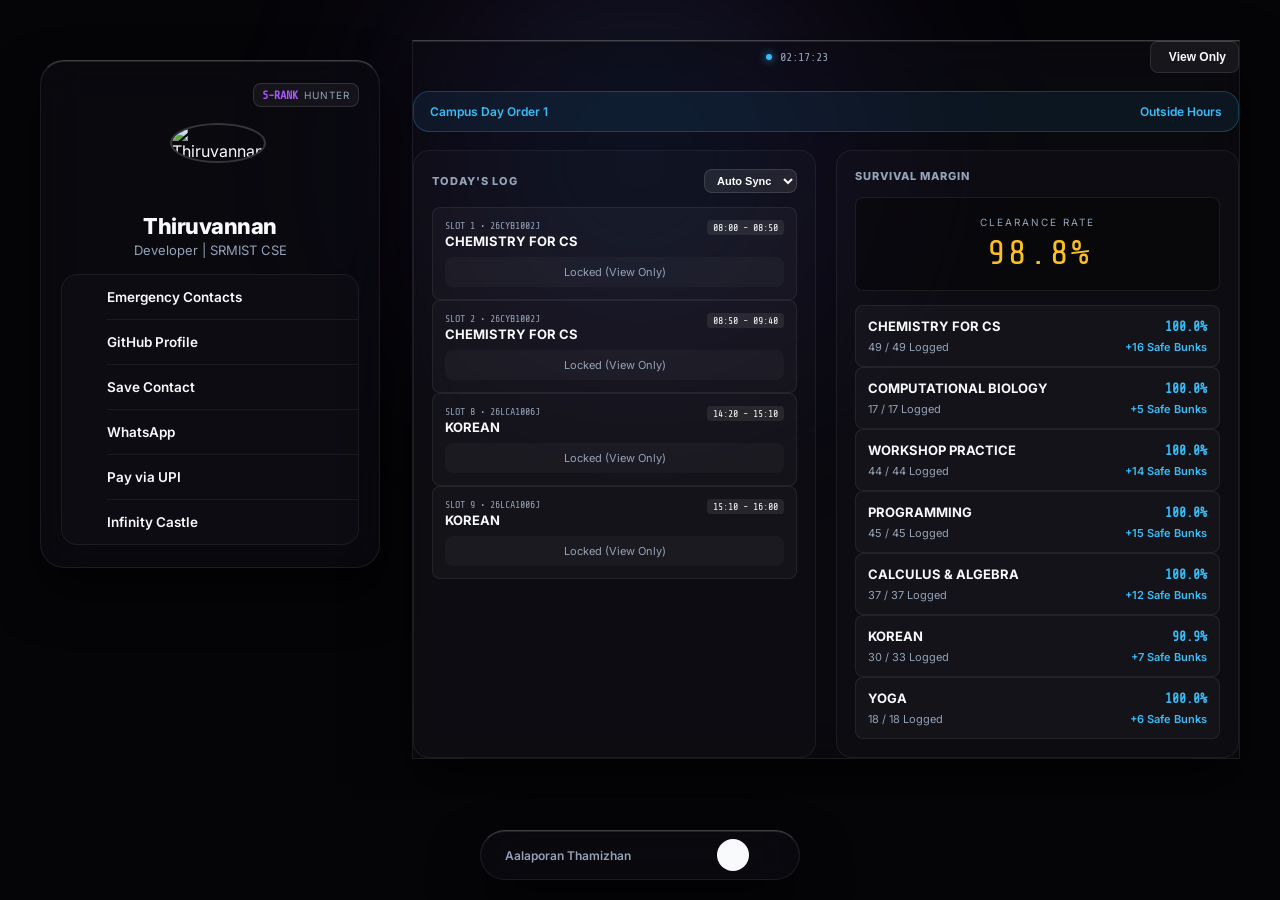
==== index.html @ 248c10cf "Update index.html" ====
<!DOCTYPE html>
<html lang="en">
<head>
  <meta charset="UTF-8">
  <meta name="viewport" content="width=device-width, initial-scale=1.0">
  <title>Thiruvannan | SRM Hub</title>
  
  <!-- Firebase & Lucide Icons -->
  <script src="https://www.gstatic.com/firebasejs/9.23.0/firebase-app-compat.js"></script>
  <script src="https://www.gstatic.com/firebasejs/9.23.0/firebase-database-compat.js"></script>
  <script src="https://unpkg.com/lucide@latest"></script>
  
  <!-- Fonts -->
  <link rel="preconnect" href="https://fonts.googleapis.com">
  <link rel="preconnect" href="https://fonts.gstatic.com" crossorigin>
  <link href="https://fonts.googleapis.com/css2?family=Inter:wght@400;600;800&family=Share+Tech+Mono&display=swap" rel="stylesheet">
  
  <!-- CACHE BUSTER v7.0: Forces immediate layout update -->
  <link rel="stylesheet" href="style.css?v=7.0">
</head>
<body>

  <!-- AMBIENT OPTICAL LIGHT SOURCE -->
  <div id="ambient-glow-bloom"></div>

  <!-- LAYER 1: AMBIENT CINEMATIC ENVIRONMENT -->
  <div id="cinematic-layer">
    <!-- Removed native 'loop' so the custom JS engine handles the seamless wrap -->
    <video id="castle-video-desktop" class="castle-bg" muted playsinline disablePictureInPicture></video>
    <video id="castle-video-mobile" class="castle-bg" muted playsinline disablePictureInPicture></video>
    <div class="vignette-overlay"></div>
  </div>

  <!-- INFINITY CASTLE HUD BANNER -->
  <div id="domain-hud-banner">
    <span class="domain-kanji">無限城</span>
    <span class="domain-label">Domain Expansion • Infinity Castle</span>
  </div>

  <!-- LAYER 2: HARDWARE-ISOLATED FULLSCREEN VISION -->
  <div id="vision-container">
    <video id="vision-video" playsinline preload="none" disablePictureInPicture></video>
  </div>

  <!-- AUDIO ENGINE TRIGGERS -->
  <audio id="biwa-sfx" src="Assets/biwa.mp3" preload="auto"></audio>
  <audio id="cash-sfx" src="Assets/cash_tick.mp3" preload="auto"></audio>
  <audio id="bg-audio" preload="none"></audio>

  <div id="app-wrapper">
    
    <!-- MAIN: DEVELOPER IDENTITY -->
    <main id="identity-core" class="obsidian-glass">
      
      <header class="tactical-header">
        <div class="hunter-status" data-trigger="license-modal">
          <span class="rank-indicator">E-RANK</span>
          <span class="rank-label">HUNTER</span>
        </div>
      </header>

      <div class="profile-block">
        <div class="avatar-wrap">
          <img class="avatar" src="https://github.com/Thiruvannan.png" alt="Thiruvannan">
        </div>
        <h1 class="dev-name">Thiruvannan</h1>
        <p class="dev-title">Developer | SRMIST CSE</p>
      </div>
      
      <nav class="tactical-menu">
        <a class="menu-row text-alert" href="tel:105786">
          <i data-lucide="shield-alert"></i>
          <span>Emergency Contacts</span>
        </a>
        <div class="divider"></div>
        <a class="menu-row text-neutral" href="https://github.com/Thiruvannan" target="_blank">
          <i data-lucide="github"></i>
          <span>GitHub Profile</span>
        </a>
        <div class="divider"></div>
        <a class="menu-row text-cyan" href="contact.vcf">
          <i data-lucide="user-plus"></i>
          <span>Save Contact</span>
        </a>
        <div class="divider"></div>
        <a class="menu-row text-cyan" href="https://wa.me/919080792117?text=Hey!" target="_blank">
          <i data-lucide="message-circle"></i>
          <span>WhatsApp</span>
        </a>
        <div class="divider"></div>
        <a class="menu-row text-purple" href="upi://pay?pa=9080792117@okaxis&pn=Thiruvannan&cu=INR">
          <i data-lucide="wallet"></i>
          <span>Pay via UPI</span>
        </a>
        <div class="divider"></div>
        <div class="menu-row text-amber" data-trigger="domain-expansion">
          <i data-lucide="castle"></i>
          <span>Infinity Castle</span>
        </div>
      </nav>

      <button class="btn-primary" data-trigger="open-telemetry">
        <i data-lucide="cpu"></i> Initialize Survival Matrix
      </button>
    </main>

    <!-- ASIDE: TELEMETRY DRAWER -->
    <aside id="telemetry-drawer" class="obsidian-glass off-canvas">
      <div class="drawer-header">
        <button class="btn-icon" data-trigger="close-telemetry"><i data-lucide="chevron-down"></i></button>
        <div class="sync-status">
          <span class="sync-dot"></span>
          <span class="live-clock" id="liveClock">00:00:00</span>
        </div>
        <button class="btn-tactical lock-toggle" id="lockToggleBtn">
          <i data-lucide="lock"></i> <span>View Only</span>
        </button>
        <button class="btn-tactical undo-btn hidden" id="undoBtn">
          <i data-lucide="rotate-ccw"></i>
        </button>
      </div>

      <div class="live-slot-banner" id="liveSlotBanner">
        <span id="slotStatusText">Syncing Schedule...</span>
        <span id="slotTimeRemaining"></span>
      </div>

      <div class="telemetry-grid">
        <section class="telemetry-panel">
          <div class="panel-title">
            <span>Today's Log</span>
            <select id="daySelector" class="tactical-select">
              <option value="auto">Auto Sync</option>
              <option value="1">Day 1</option>
              <option value="2">Day 2</option>
              <option value="3">Day 3</option>
              <option value="4">Day 4</option>
              <option value="5">Day 5</option>
            </select>
          </div>
          <div id="schedule-container" class="scroll-zone"></div>
        </section>

        <section class="telemetry-panel">
          <div class="panel-title"><span>Survival Margin</span></div>
          <div class="squid-hud" id="globalSquidBoard">
            <div class="hud-label">CLEARANCE RATE</div>
            <div class="hud-digits" id="squid-digits">
              <span>0</span><span>0</span><span class="dot">.</span><span>0</span><span class="percent">%</span>
            </div>
          </div>
          <div id="matrix-container" class="scroll-zone"></div>
        </section>
      </div>
    </aside>

  </div>

  <!-- LAYER 3: DOCKED ACOUSTIC CONSOLE -->
  <div id="acoustic-dock" class="obsidian-glass">
    <div class="track-info">
      <div class="music-wave">
        <span class="bar"></span><span class="bar"></span><span class="bar"></span>
      </div>
      <div class="track-marquee">
        <span id="track-name">Deck offline</span>
      </div>
    </div>
    <div class="audio-controls">
      <button class="btn-icon" data-trigger="audio-prev"><i data-lucide="skip-back"></i></button>
      <button class="btn-icon play-btn" data-trigger="audio-toggle"><i data-lucide="play"></i></button>
      <button class="btn-icon" data-trigger="audio-next"><i data-lucide="skip-forward"></i></button>
    </div>
  </div>

  <!-- MODALS -->
  <div id="hunter-modal" class="modal-backdrop hidden">
    <div class="modal-card obsidian-glass">
      <h2 id="hunter-rank-title">E-RANK CLEARANCE</h2>
      <div class="modal-stats">
        <div class="stat-row"><span>Mana Processed</span> <span id="hunter-mana">0</span></div>
        <div class="stat-row"><span>Survival Rate</span> <span id="hunter-rate">0%</span></div>
        <div class="stat-row"><span>Quest Buffer</span> <span id="hunter-buffer">0 Bunks Left</span></div>
      </div>
      <button class="btn-primary" data-trigger="close-license">Dismiss</button>
    </div>
  </div>

  <!-- Haptic Hold Indicator -->
  <div id="hold-reticle"></div>

  <script type="module" src="js/main.js"></script>
</body>
</html>
---- style.css ----
/* ==========================================================================
   OPTICAL OBSIDIAN ARCHITECTURE (APPLE / VERCEL SPEC)
   ========================================================================== */

:root {
  --bg-core: #050508;
  --text-primary: #f8fafc;
  --text-muted: #94a3b8;
  --accent-cyan: #38bdf8;
  --accent-amber: #fbbf24;
  --accent-red: #ef4444;
  --accent-purple: #a855f7;

  --radius-sm: 8px;
  --radius-md: 16px;
  --radius-lg: 24px;
  --transition-fast: 0.2s cubic-bezier(0.16, 1, 0.3, 1);
  --transition-drawer: 0.4s cubic-bezier(0.16, 1, 0.3, 1);
}

* {
  box-sizing: border-box;
  margin: 0;
  padding: 0;
  -webkit-tap-highlight-color: transparent;
}

/* 1. ANTI-COLLISION ENGINE (Mobile First) */
html, body {
  min-height: 100vh;
  min-height: -webkit-fill-available;
  background-color: var(--bg-core);
  color: var(--text-primary);
  font-family: 'Inter', -apple-system, sans-serif;
  -webkit-font-smoothing: antialiased;
  overflow-x: hidden;
}

body {
  display: flex;
  justify-content: center;
  align-items: flex-start;
  padding: 72px 16px 120px 16px;
  position: relative;
  transition: background-color 0.8s ease;
}

button, .menu-row, .btn-icon { user-select: none; }

::-webkit-scrollbar { width: 5px; }
::-webkit-scrollbar-track { background: transparent; }
::-webkit-scrollbar-thumb { background: rgba(255,255,255,0.12); border-radius: 10px; }

/* ==========================================================================
   LAYOUT STRUCTURE (DESKTOP GRID)
   ========================================================================== */
#app-wrapper {
  width: 100%;
  max-width: 420px;
  position: relative;
  z-index: 10;
}

@media (min-width: 1024px) {
  body {
    align-items: center;
    padding: 40px 24px;
  }
  #app-wrapper {
    max-width: 1200px;
    display: grid;
    grid-template-columns: 340px 1fr;
    gap: 32px;
    align-items: start;
  }
  #identity-core { position: sticky; top: 20px; }
  .telemetry-grid { display: grid; grid-template-columns: 1fr 1fr; gap: 20px; }
  .scroll-zone { max-height: 60vh; overflow-y: auto; }
}

/* ==========================================================================
   ANTI-GHOSTING ENGINE (Hides base card when drawer opens)
   ========================================================================== */
body.drawer-open #identity-core {
  opacity: 0 !important;
  pointer-events: none !important;
  transform: scale(0.96) !important;
  transition: opacity 0.3s ease, transform 0.3s ease !important;
}

/* ==========================================================================
   DEFAULT MODE: REFLECT.APP OPTICAL AURA
   ========================================================================== */
#ambient-glow-bloom {
  position: fixed;
  top: -100px;
  left: 50%;
  transform: translateX(-50%);
  width: 720px;
  height: 520px;
  background: radial-gradient(circle, rgba(56, 189, 248, 0.18) 0%, rgba(168, 85, 247, 0.1) 40%, transparent 70%);
  filter: blur(80px);
  pointer-events: none;
  z-index: 1;
  transition: all 1s cubic-bezier(0.16, 1, 0.3, 1);
}

.obsidian-glass {
  background: rgba(12, 12, 18, 0.6); 
  backdrop-filter: blur(24px) saturate(190%);
  -webkit-backdrop-filter: blur(24px) saturate(190%);
  border: 1px solid rgba(255, 255, 255, 0.08);
  border-top: 1px solid rgba(255, 255, 255, 0.22); 
  box-shadow: 0 24px 50px rgba(0, 0, 0, 0.65), inset 0 1px 0 rgba(255, 255, 255, 0.1);
  transition: border-color 0.4s ease, background 0.4s ease, box-shadow 0.4s ease, opacity 0.3s, transform 0.3s;
}

/* ==========================================================================
   INFINITY CASTLE: TRUE TRANSLUCENT OPTICAL SPEC
   ========================================================================== */
body.infinity-castle #ambient-glow-bloom {
  display: none !important;
}

body.infinity-castle .obsidian-glass {
  background: linear-gradient(
    180deg, 
    rgba(255, 255, 255, 0.04) 0%, 
    rgba(14, 10, 8, 0.35) 25%, 
    rgba(6, 4, 3, 0.6) 100%
  ) !important;
  backdrop-filter: blur(4px) saturate(160%) !important;
  -webkit-backdrop-filter: blur(4px) saturate(160%) !important;
  border: 1px solid rgba(245, 158, 11, 0.22) !important;
  border-top: 1px solid rgba(255, 255, 255, 0.35) !important; 
  box-shadow: 
    0 24px 60px rgba(0, 0, 0, 0.85),
    inset 0 1px 0 0 rgba(255, 255, 255, 0.25),   
    inset 0 -1px 0 0 rgba(0, 0, 0, 0.6),         
    0 0 25px rgba(245, 158, 11, 0.08) !important;
}

body.infinity-castle .tactical-menu,
body.infinity-castle .telemetry-panel {
  background: rgba(0, 0, 0, 0.35) !important;
  border: 1px solid rgba(255, 255, 255, 0.06) !important;
}

body.infinity-castle .menu-row { color: #f1f5f9 !important; }
body.infinity-castle .menu-row:hover,
body.infinity-castle .menu-row:active {
  background: rgba(245, 158, 11, 0.08) !important;
}

body.infinity-castle #schedule-container > div,
body.infinity-castle #matrix-container > div {
  background: rgba(0, 0, 0, 0.3) !important;
  border: 1px solid rgba(255, 255, 255, 0.06) !important;
  backdrop-filter: none !important;
}

body.infinity-castle .dev-name,
body.infinity-castle .dev-title,
body.infinity-castle .menu-row span,
body.infinity-castle .panel-title,
body.infinity-castle .rank-label,
body.infinity-castle .rank-indicator,
body.infinity-castle #schedule-container div,
body.infinity-castle #matrix-container span {
  text-shadow: 0 2px 8px rgba(0, 0, 0, 1), 0 0 4px rgba(0, 0, 0, 1) !important;
}

body.infinity-castle svg {
  filter: drop-shadow(0px 2px 4px rgba(0,0,0,1));
}

/* Smoked Gold Domain Button */
body.infinity-castle .btn-primary {
  background: linear-gradient(180deg, rgba(245, 158, 11, 0.22) 0%, rgba(245, 158, 11, 0.08) 100%) !important;
  color: #fef3c7 !important;
  border: 1px solid rgba(245, 158, 11, 0.5) !important;
  border-top: 1px solid rgba(255, 225, 160, 0.7) !important; 
  font-weight: 700;
  letter-spacing: 0.5px;
  text-shadow: 0 1px 2px rgba(0, 0, 0, 0.8) !important;
  box-shadow: 
    0 8px 20px rgba(0, 0, 0, 0.6),
    0 0 20px rgba(245, 158, 11, 0.18),
    inset 0 1px 0 rgba(255, 255, 255, 0.3) !important;
}
body.infinity-castle .btn-primary i,
body.infinity-castle .btn-primary svg {
  color: #fbbf24 !important;
  filter: drop-shadow(0 0 6px rgba(245, 158, 11, 0.6));
}

body.infinity-castle .live-slot-banner {
  background: rgba(245, 158, 11, 0.15) !important;
  border: 1px solid rgba(245, 158, 11, 0.3) !important;
  color: #ffffff !important;
}
body.infinity-castle [data-status="attended"],
body.infinity-castle div[style*="var(--accent-cyan)"] {
  background: rgba(56, 189, 248, 0.22) !important;
  color: #bae6fd !important;
  border: 1px solid rgba(56, 189, 248, 0.4) !important;
}
body.infinity-castle [data-status="missed"],
body.infinity-castle div[style*="var(--accent-red)"] {
  background: rgba(239, 68, 68, 0.25) !important;
  color: #fca5a5 !important;
  border: 1px solid rgba(239, 68, 68, 0.45) !important;
}

/* ==========================================================================
   DEVELOPER IDENTITY CARD
   ========================================================================= */
#identity-core {
  border-radius: var(--radius-lg);
  padding: 22px 20px;
  display: flex;
  flex-direction: column;
  gap: 16px;
}
.tactical-header { display: flex; justify-content: flex-end; }
.hunter-status {
  display: inline-flex;
  align-items: center;
  gap: 6px;
  padding: 4px 8px;
  background: rgba(255, 255, 255, 0.05);
  border: 1px solid rgba(255, 255, 255, 0.12);
  border-radius: var(--radius-sm);
  cursor: pointer;
}
.rank-indicator { font-family: 'Share Tech Mono', monospace; font-weight: 800; font-size: 12px; }
.rank-label { font-size: 10px; color: var(--text-muted); letter-spacing: 1px; }

.profile-block { text-align: center; }
.avatar-wrap { margin: 0 auto 10px; width: 80px; height: 80px; }
.avatar { width: 100%; height: 100%; border-radius: 50%; border: 2px solid rgba(255,255,255,0.18); object-fit: cover; }
.dev-name { font-size: 22px; font-weight: 800; letter-spacing: -0.5px; }
.dev-title { font-size: 13px; color: var(--text-muted); margin-top: 3px; }

.tactical-menu {
  background: rgba(255, 255, 255, 0.02);
  border: 1px solid rgba(255, 255, 255, 0.06);
  border-radius: var(--radius-md);
  overflow: hidden;
}
.menu-row {
  display: flex;
  align-items: center;
  gap: 12px;
  padding: 13px 15px;
  text-decoration: none;
  font-weight: 600;
  font-size: 13.5px;
  color: var(--text-primary);
  cursor: pointer;
  transition: background var(--transition-fast);
}
.menu-row:active { background: rgba(255, 255, 255, 0.08); }
.menu-row i, .menu-row svg { width: 18px; height: 18px; flex-shrink: 0; }
.text-alert i { color: var(--accent-red); }
.text-cyan i { color: var(--accent-cyan); }
.text-purple i { color: var(--accent-purple); }
.text-amber i { color: var(--accent-amber); }
.text-neutral i { color: var(--text-muted); }
.divider { height: 1px; background: rgba(255, 255, 255, 0.06); margin-left: 45px; }

.btn-primary {
  background: var(--text-primary);
  color: var(--bg-core);
  border: none;
  width: 100%;
  padding: 14px;
  border-radius: var(--radius-md);
  font-weight: 700;
  font-size: 13.5px;
  display: flex;
  align-items: center;
  justify-content: center;
  gap: 8px;
  cursor: pointer;
  transition: transform var(--transition-fast);
}
.btn-primary:active { transform: scale(0.97); }

@media (min-width: 1024px) {
  [data-trigger="open-telemetry"] { display: none; }
}

/* ==========================================================================
   TELEMETRY DRAWER (MOBILE SHEET)
   ========================================================================== */
#telemetry-drawer {
  display: flex;
  flex-direction: column;
  gap: 18px;
}

@media (max-width: 1023px) {
  #telemetry-drawer {
    position: fixed;
    top: 50px;
    bottom: 0;
    left: 0;
    right: 0;
    z-index: 100;
    border-radius: var(--radius-lg) var(--radius-lg) 0 0;
    padding: 18px 16px 120px 16px;
    transform: translateY(100%);
    transition: transform var(--transition-drawer), visibility var(--transition-drawer), background 0.3s;
    visibility: hidden;
    overflow-y: auto;
    -webkit-overflow-scrolling: touch;
    overscroll-behavior-y: contain;
  }
  
  #telemetry-drawer.active {
    transform: translateY(0);
    visibility: visible;
    background: rgba(8, 8, 12, 0.95) !important;
    padding-bottom: 140px;
  }
  
  .telemetry-grid { display: flex; flex-direction: column; gap: 16px; }
  .scroll-zone { display: flex; flex-direction: column; gap: 10px; }
}

.drawer-header { display: flex; align-items: center; justify-content: space-between; gap: 10px; }
.btn-tactical {
  background: rgba(255, 255, 255, 0.06);
  border: 1px solid rgba(255, 255, 255, 0.1);
  color: var(--text-primary);
  padding: 8px 12px;
  border-radius: var(--radius-sm);
  font-size: 12px;
  font-weight: 600;
  display: flex;
  align-items: center;
  gap: 6px;
  cursor: pointer;
}
.btn-tactical.unlocked { background: rgba(251, 191, 36, 0.18); color: var(--accent-amber); border-color: rgba(251, 191, 36, 0.4); }
.hidden { display: none !important; }

@media (min-width: 1024px) {
  [data-trigger="close-telemetry"] { display: none; }
}

.sync-status { display: flex; align-items: center; gap: 8px; font-family: 'Share Tech Mono', monospace; font-size: 12px; color: var(--text-muted); }
.sync-dot { width: 6px; height: 6px; border-radius: 50%; background: var(--accent-cyan); box-shadow: 0 0 8px var(--accent-cyan); }
.live-slot-banner {
  background: rgba(56, 189, 248, 0.08);
  border: 1px solid rgba(56, 189, 248, 0.25);
  border-radius: var(--radius-md);
  padding: 12px 16px;
  font-size: 12px;
  font-weight: 600;
  color: var(--accent-cyan);
  display: flex;
  justify-content: space-between;
}

.telemetry-panel {
  background: rgba(255, 255, 255, 0.02);
  border: 1px solid rgba(255, 255, 255, 0.06);
  border-radius: var(--radius-md);
  padding: 18px;
}
.panel-title { display: flex; justify-content: space-between; align-items: center; font-size: 11px; color: var(--text-muted); text-transform: uppercase; letter-spacing: 1px; font-weight: 800; margin-bottom: 14px; }
.tactical-select {
  background: rgba(255, 255, 255, 0.08);
  border: 1px solid rgba(255, 255, 255, 0.12);
  color: #fff;
  border-radius: var(--radius-sm);
  padding: 4px 8px;
  font-size: 11px;
  font-weight: 600;
  outline: none;
}
.tactical-select option { background: #121218; color: #fff; }

.squid-hud {
  background: rgba(0, 0, 0, 0.35);
  border: 1px solid rgba(255, 255, 255, 0.08);
  border-radius: var(--radius-sm);
  padding: 18px;
  text-align: center;
  margin-bottom: 14px;
}
.hud-label { font-size: 10px; color: var(--text-muted); letter-spacing: 2px; margin-bottom: 6px; }
.hud-digits {
  font-family: 'Share Tech Mono', monospace;
  font-size: 34px;
  color: var(--accent-amber);
  display: flex;
  justify-content: center;
  gap: 3px;
}

/* ==========================================================================
   DOCKED ACOUSTIC CONSOLE
   ========================================================================== */
#acoustic-dock {
  position: fixed;
  bottom: 20px;
  left: 50%;
  transform: translateX(-50%);
  width: calc(100% - 32px);
  max-width: 320px;
  border-radius: 40px;
  padding: 8px 14px;
  display: flex;
  align-items: center;
  justify-content: space-between;
  z-index: 200;
}
.track-info { display: flex; align-items: center; gap: 10px; overflow: hidden; }
.track-marquee { font-size: 12px; font-weight: 600; white-space: nowrap; color: var(--text-muted); }
.audio-controls { display: flex; align-items: center; gap: 4px; }
.btn-icon { background: transparent; border: none; color: var(--text-primary); width: 32px; height: 32px; border-radius: 50%; display: flex; align-items: center; justify-content: center; cursor: pointer; }
.play-btn { background: var(--text-primary); color: var(--bg-core); }
.play-btn i { width: 15px; height: 15px; }

/* ==========================================================================
   A/B SEAMLESS VIDEO BUFFERS & PING-PONG ENGINE
   ========================================================================== */
#cinematic-layer { 
  position: fixed; 
  inset: 0; 
  z-index: 0; 
  pointer-events: none; 
  opacity: 0; 
  transition: opacity 1s cubic-bezier(0.16, 1, 0.3, 1); 
}
#cinematic-layer.active { opacity: 1; }

.castle-bg {
  position: absolute;
  inset: 0;
  width: 100vw;
  height: 100vh;
  object-fit: cover;
  object-position: center 75%; 
  transform: scale(1.04);
  opacity: 0;
  transition: opacity 0.35s ease-in-out;
  pointer-events: none;
}
.castle-bg.visible {
  opacity: 1;
}

.vignette-overlay {
  position: absolute;
  inset: 0;
  background: radial-gradient(circle at center, transparent 40%, rgba(5, 3, 2, 0.6) 100%),
              linear-gradient(to bottom, rgba(5, 3, 2, 0.4) 0%, transparent 30%, transparent 70%, #050302 100%);
  pointer-events: none;
}

#domain-hud-banner {
  position: fixed;
  top: 14px;
  left: 50%;
  transform: translate(-50%, -40px);
  z-index: 250;
  display: flex;
  align-items: center;
  gap: 8px;
  padding: 4px 14px;
  background: rgba(10, 10, 14, 0.92);
  border: 1px solid rgba(245, 158, 11, 0.45);
  border-radius: 9999px;
  backdrop-filter: blur(16px);
  -webkit-backdrop-filter: blur(16px);
  box-shadow: 0 8px 24px rgba(0, 0, 0, 0.8), 0 0 10px rgba(245, 158, 11, 0.2);
  white-space: nowrap; 
  opacity: 0;
  pointer-events: none;
  transition: all 0.4s cubic-bezier(0.16, 1, 0.3, 1);
}
#domain-hud-banner.active { opacity: 1; transform: translate(-50%, 0); }
.domain-kanji { font-family: serif; color: #f59e0b; font-weight: 700; font-size: 13px; letter-spacing: 1.5px; text-shadow: 0 0 8px rgba(245, 158, 11, 0.6); flex-shrink: 0; }
.domain-label { font-family: 'Share Tech Mono', monospace; font-size: 10px; letter-spacing: 1.5px; color: #fef3c7; text-transform: uppercase; }

/* ==========================================================================
   MODALS
   ========================================================================== */
#hold-reticle { position: fixed; width: 50px; height: 50px; border-radius: 50%; border: 2px dashed rgba(255, 255, 255, 0.4); pointer-events: none; z-index: 9990; opacity: 0; transform: translate(-50%, -50%) scale(0.6); transition: opacity 0.2s ease, transform 1s cubic-bezier(0.16, 1, 0.3, 1); }
#hold-reticle.holding { opacity: 1; border-color: var(--accent-cyan); transform: translate(-50%, -50%) scale(1.2) rotate(180deg); }
#vision-container { position: fixed; inset: 0; z-index: 10000; background: #000; display: flex; align-items: center; justify-content: center; opacity: 0; pointer-events: none; transition: opacity 0.4s ease; }
#vision-container.active { opacity: 1; pointer-events: all; }
#vision-video { width: 100vw; height: 100vh; object-fit: cover; }
.modal-backdrop { position: fixed; inset: 0; background: rgba(0,0,0,0.85); backdrop-filter: blur(12px); -webkit-backdrop-filter: blur(12px); z-index: 2000; display: flex; align-items: center; justify-content: center; }
.modal-card { padding: 28px; border-radius: var(--radius-lg); text-align: center; width: 88%; max-width: 320px; }
.modal-stats { margin: 20px 0; display: flex; flex-direction: column; gap: 10px; font-size: 13px; font-weight: 600; }
.stat-row { display: flex; justify-content: space-between; border-bottom: 1px solid rgba(255,255,255,0.08); padding-bottom: 8px; }
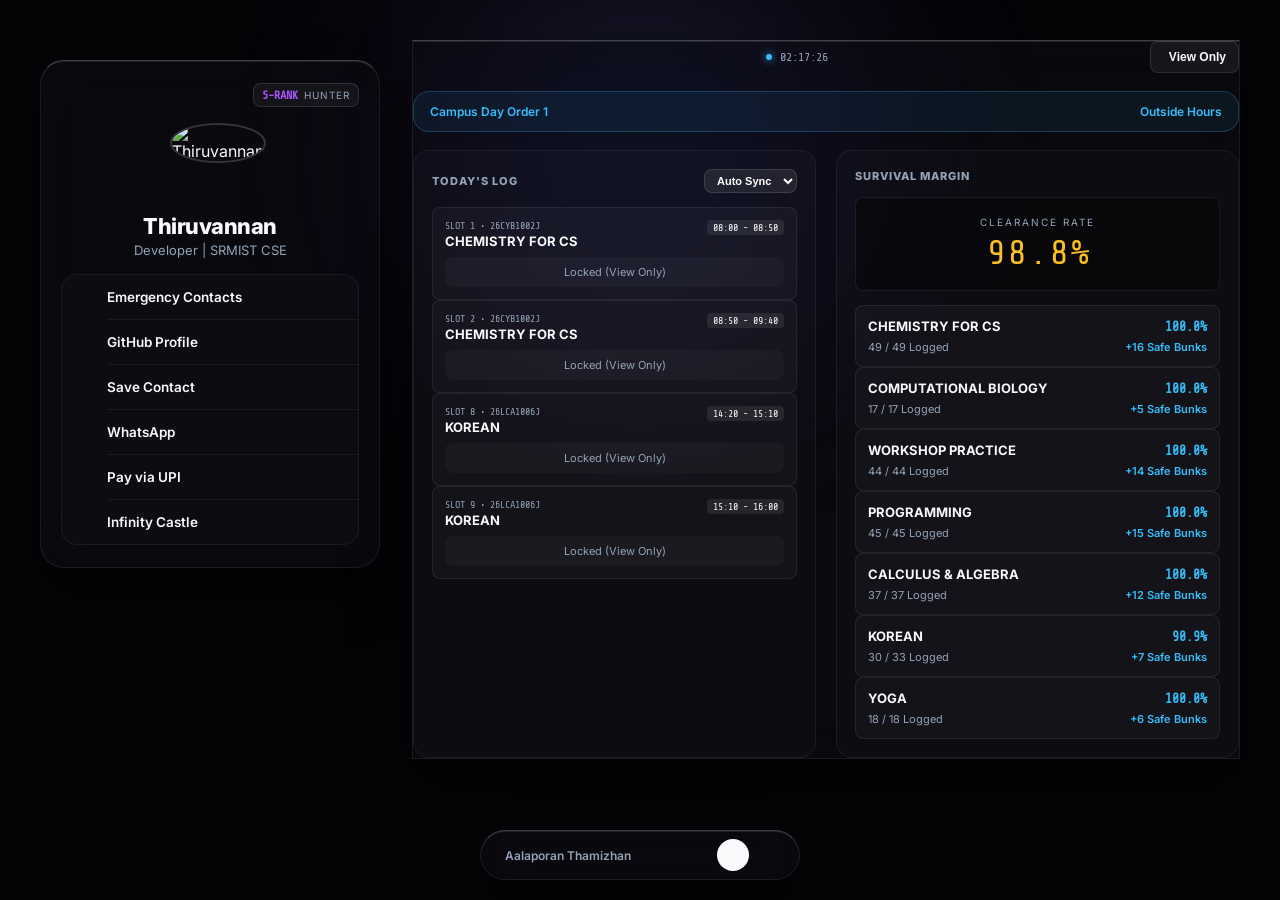
==== commit 06f5ba6a: "Update index.html" ====
--- a/index.html
+++ b/index.html
@@ -15,19 +15,18 @@
   <link rel="preconnect" href="https://fonts.gstatic.com" crossorigin>
   <link href="https://fonts.googleapis.com/css2?family=Inter:wght@400;600;800&family=Share+Tech+Mono&display=swap" rel="stylesheet">
   
-  <!-- CACHE BUSTER v7.0: Forces immediate layout update -->
-  <link rel="stylesheet" href="style.css?v=7.0">
+  <!-- CACHE BUSTER v9.0 -->
+  <link rel="stylesheet" href="style.css?v=9.0">
 </head>
 <body>
 
   <!-- AMBIENT OPTICAL LIGHT SOURCE -->
   <div id="ambient-glow-bloom"></div>
 
-  <!-- LAYER 1: AMBIENT CINEMATIC ENVIRONMENT -->
+  <!-- LAYER 1: CINEMATIC ENVIRONMENT (Direct Native Preload) -->
   <div id="cinematic-layer">
-    <!-- Removed native 'loop' so the custom JS engine handles the seamless wrap -->
-    <video id="castle-video-desktop" class="castle-bg" muted playsinline disablePictureInPicture></video>
-    <video id="castle-video-mobile" class="castle-bg" muted playsinline disablePictureInPicture></video>
+    <video id="castle-video-desktop" class="castle-bg" muted playsinline preload="auto" src="Assets/infinity_castle_desktop.mp4" disablePictureInPicture></video>
+    <video id="castle-video-mobile" class="castle-bg" muted playsinline preload="auto" src="Assets/infinity_castle_mobile.mp4" disablePictureInPicture></video>
     <div class="vignette-overlay"></div>
   </div>
 
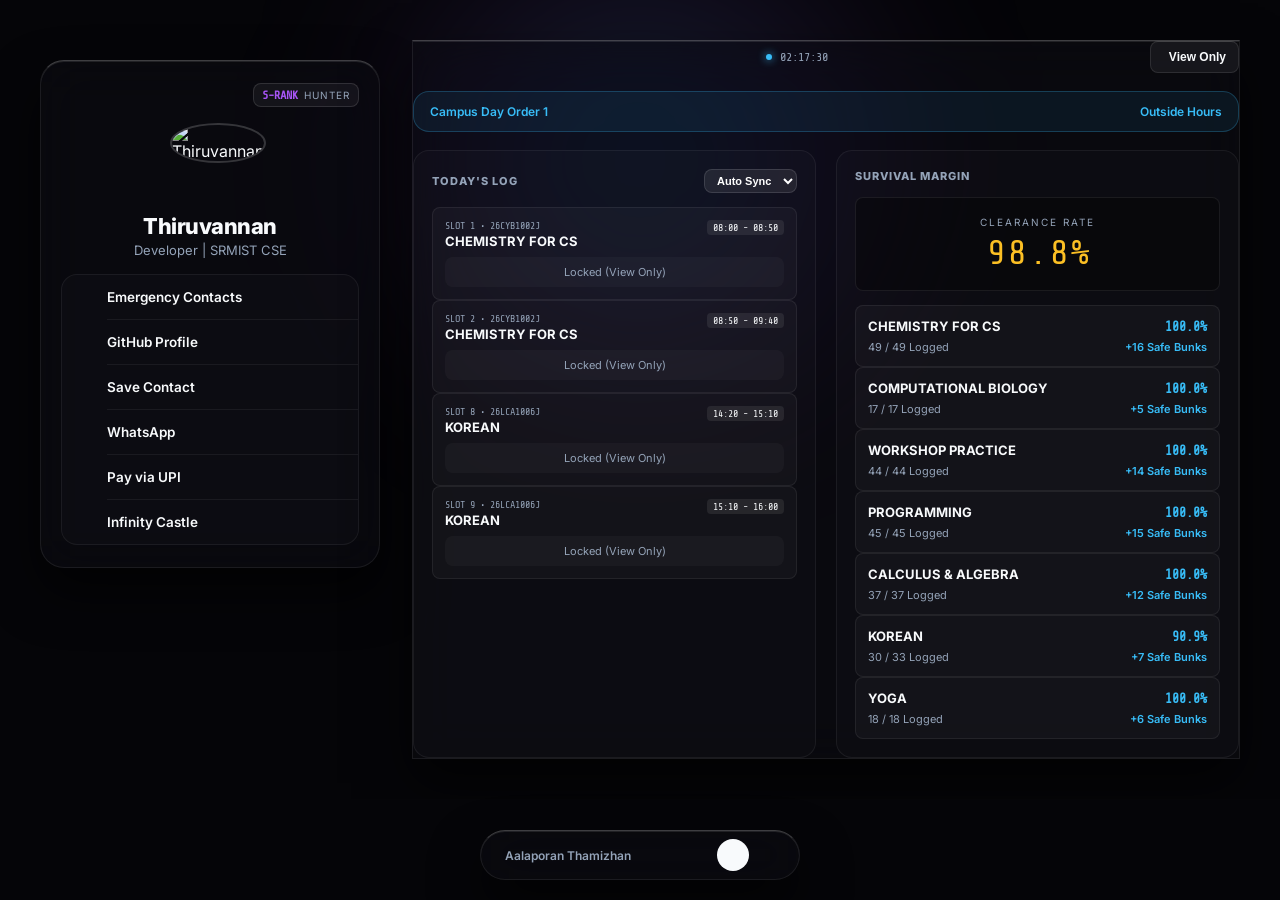
==== commit 97539721: "Update index.html" ====
--- a/index.html
+++ b/index.html
@@ -26,7 +26,7 @@
   <!-- LAYER 1: CINEMATIC ENVIRONMENT (Direct Native Preload) -->
   <div id="cinematic-layer">
     <video id="castle-video-desktop" class="castle-bg" muted playsinline preload="auto" src="Assets/infinity_castle_desktop.mp4" disablePictureInPicture></video>
-    <video id="castle-video-mobile" class="castle-bg" muted playsinline preload="auto" src="Assets/infinity_castle_mobile.mp4" disablePictureInPicture></video>
+    <video id="castle-video-mobile" class="castle-bg" muted playsinline preload="auto" src="Assets/infinity_castle_mobile.mp4?v=2" disablePictureInPicture></video>
     <div class="vignette-overlay"></div>
   </div>
 
--- a/style.css
+++ b/style.css
@@ -25,7 +25,7 @@
   -webkit-tap-highlight-color: transparent;
 }
 
-/* 1. ANTI-COLLISION ENGINE (Mobile First) */
+/* ANTI-COLLISION ENGINE (Mobile First) */
 html, body {
   min-height: 100vh;
   min-height: -webkit-fill-available;
@@ -52,7 +52,7 @@
 ::-webkit-scrollbar-thumb { background: rgba(255,255,255,0.12); border-radius: 10px; }
 
 /* ==========================================================================
-   LAYOUT STRUCTURE (DESKTOP GRID)
+   LAYOUT STRUCTURE (DESKTOP GRID - PROTECTED & UNTOUCHED)
    ========================================================================== */
 #app-wrapper {
   width: 100%;
@@ -78,9 +78,7 @@
   .scroll-zone { max-height: 60vh; overflow-y: auto; }
 }
 
-/* ==========================================================================
-   ANTI-GHOSTING ENGINE (Hides base card when drawer opens)
-   ========================================================================== */
+/* ANTI-GHOSTING ENGINE (Hides base card when drawer opens) */
 body.drawer-open #identity-core {
   opacity: 0 !important;
   pointer-events: none !important;
@@ -88,9 +86,7 @@
   transition: opacity 0.3s ease, transform 0.3s ease !important;
 }
 
-/* ==========================================================================
-   DEFAULT MODE: REFLECT.APP OPTICAL AURA
-   ========================================================================== */
+/* DEFAULT MODE: REFLECT.APP OPTICAL AURA */
 #ambient-glow-bloom {
   position: fixed;
   top: -100px;
@@ -116,7 +112,7 @@
 }
 
 /* ==========================================================================
-   INFINITY CASTLE: TRUE TRANSLUCENT OPTICAL SPEC
+   INFINITY CASTLE: GLOBAL DESKTOP & SHARED THEME (PRESERVED)
    ========================================================================== */
 body.infinity-castle #ambient-glow-bloom {
   display: none !important;
@@ -142,8 +138,8 @@
 
 body.infinity-castle .tactical-menu,
 body.infinity-castle .telemetry-panel {
-  background: rgba(0, 0, 0, 0.35) !important;
-  border: 1px solid rgba(255, 255, 255, 0.06) !important;
+  background: rgba(0, 0, 0, 0.35);
+  border: 1px solid rgba(255, 255, 255, 0.06);
 }
 
 body.infinity-castle .menu-row { color: #f1f5f9 !important; }
@@ -213,8 +209,67 @@
 }
 
 /* ==========================================================================
-   DEVELOPER IDENTITY CARD
-   ========================================================================= */
+   MOBILE-ONLY DECONSTRUCTED HUD (CASTLE MODE)
+   ========================================================================== */
+@media (max-width: 1023px) {
+  /* Dissolves the solid background box so the castle is completely visible */
+  body.infinity-castle #identity-core {
+    background: transparent !important;
+    backdrop-filter: none !important;
+    -webkit-backdrop-filter: none !important;
+    border: none !important;
+    box-shadow: none !important;
+    padding: 4px 0 !important;
+    gap: 14px !important;
+  }
+
+  body.infinity-castle .profile-block .avatar {
+    border-color: rgba(245, 158, 11, 0.4) !important;
+    box-shadow: 0 0 25px rgba(245, 158, 11, 0.35) !important;
+  }
+
+  /* Deconstructs menu into floating tactical glass pills */
+  body.infinity-castle .tactical-menu {
+    background: transparent !important;
+    border: none !important;
+    border-radius: 0 !important;
+    display: flex !important;
+    flex-direction: column !important;
+    gap: 8px !important;
+    box-shadow: none !important;
+    overflow: visible !important;
+  }
+
+  body.infinity-castle .tactical-menu .divider {
+    display: none !important;
+  }
+
+  body.infinity-castle .menu-row {
+    background: rgba(10, 8, 6, 0.52) !important;
+    backdrop-filter: blur(12px) saturate(180%) !important;
+    -webkit-backdrop-filter: blur(12px) saturate(180%) !important;
+    border: 1px solid rgba(245, 158, 11, 0.25) !important;
+    border-top: 1px solid rgba(255, 255, 255, 0.3) !important;
+    border-radius: 14px !important;
+    padding: 12px 16px !important;
+    box-shadow: 0 6px 18px rgba(0, 0, 0, 0.6), inset 0 1px 0 rgba(255, 255, 255, 0.1) !important;
+    transition: transform 0.15s ease, background 0.2s ease !important;
+  }
+
+  body.infinity-castle .menu-row:active {
+    transform: scale(0.98);
+    background: rgba(245, 158, 11, 0.18) !important;
+  }
+
+  body.infinity-castle .btn-primary {
+    border-radius: 14px !important;
+    margin-top: 4px;
+  }
+}
+
+/* ==========================================================================
+   DEVELOPER IDENTITY CARD (BASE SPEC)
+   ========================================================================== */
 #identity-core {
   border-radius: var(--radius-lg);
   padding: 22px 20px;
@@ -426,7 +481,7 @@
 .play-btn i { width: 15px; height: 15px; }
 
 /* ==========================================================================
-   A/B SEAMLESS VIDEO BUFFERS & PING-PONG ENGINE
+   CINEMATIC ENVIRONMENT & HUD BANNER
    ========================================================================== */
 #cinematic-layer { 
   position: fixed; 
@@ -446,13 +501,11 @@
   object-fit: cover;
   object-position: center 75%; 
   transform: scale(1.04);
-  opacity: 0;
-  transition: opacity 0.35s ease-in-out;
-  pointer-events: none;
-}
-.castle-bg.visible {
-  opacity: 1;
-}
+  display: none;
+}
+
+@media (min-width: 1024px) { #castle-video-desktop { display: block; } }
+@media (max-width: 1023px) { #castle-video-mobile { display: block; } }
 
 .vignette-overlay {
   position: absolute;
@@ -487,9 +540,7 @@
 .domain-kanji { font-family: serif; color: #f59e0b; font-weight: 700; font-size: 13px; letter-spacing: 1.5px; text-shadow: 0 0 8px rgba(245, 158, 11, 0.6); flex-shrink: 0; }
 .domain-label { font-family: 'Share Tech Mono', monospace; font-size: 10px; letter-spacing: 1.5px; color: #fef3c7; text-transform: uppercase; }
 
-/* ==========================================================================
-   MODALS
-   ========================================================================== */
+/* MODALS */
 #hold-reticle { position: fixed; width: 50px; height: 50px; border-radius: 50%; border: 2px dashed rgba(255, 255, 255, 0.4); pointer-events: none; z-index: 9990; opacity: 0; transform: translate(-50%, -50%) scale(0.6); transition: opacity 0.2s ease, transform 1s cubic-bezier(0.16, 1, 0.3, 1); }
 #hold-reticle.holding { opacity: 1; border-color: var(--accent-cyan); transform: translate(-50%, -50%) scale(1.2) rotate(180deg); }
 #vision-container { position: fixed; inset: 0; z-index: 10000; background: #000; display: flex; align-items: center; justify-content: center; opacity: 0; pointer-events: none; transition: opacity 0.4s ease; }
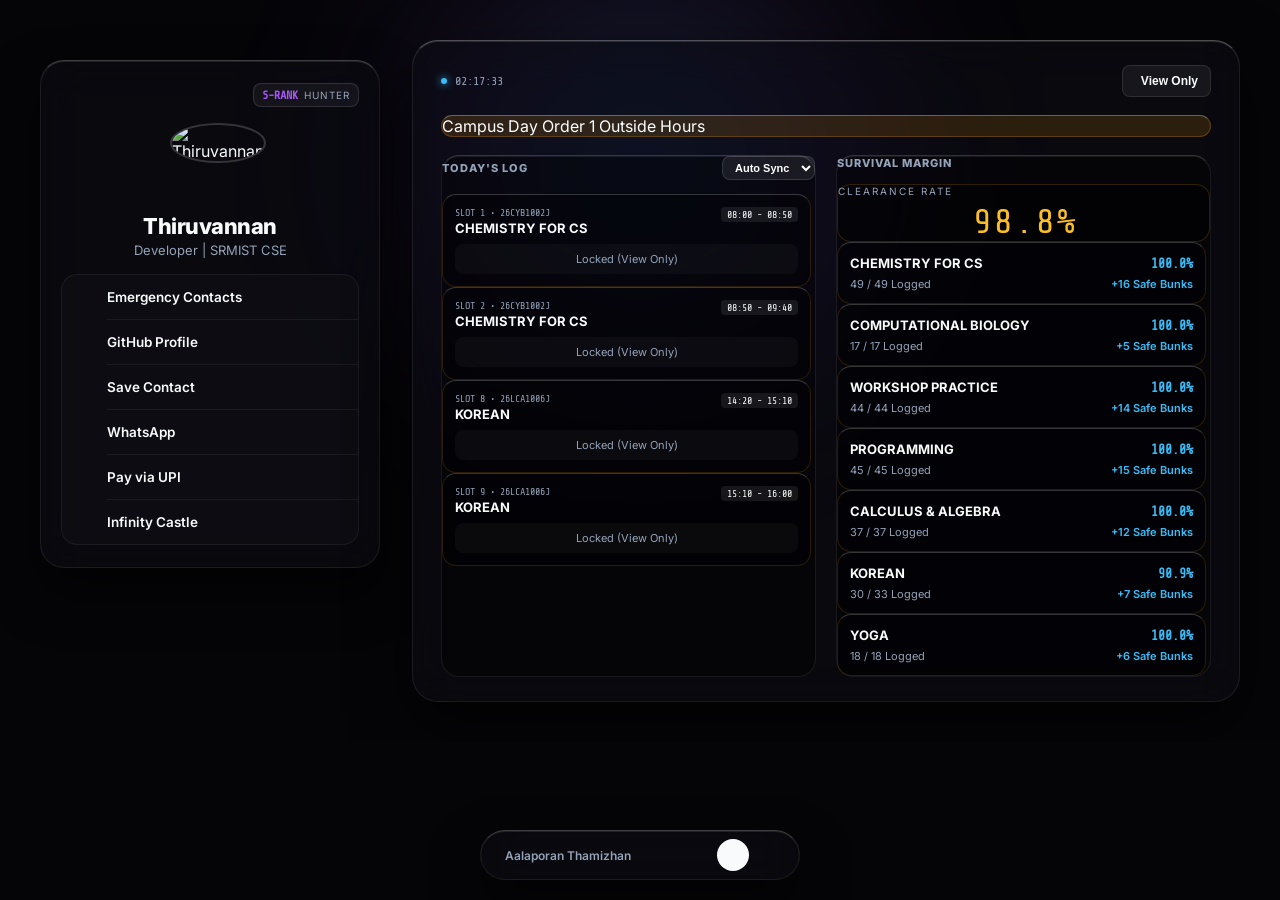
==== commit 82e9101c: "Update index.html" ====
--- a/index.html
+++ b/index.html
@@ -16,7 +16,7 @@
   <link href="https://fonts.googleapis.com/css2?family=Inter:wght@400;600;800&family=Share+Tech+Mono&display=swap" rel="stylesheet">
   
   <!-- CACHE BUSTER v9.0 -->
-  <link rel="stylesheet" href="style.css?v=9.0">
+  <link rel="stylesheet" href="style.css?v=11.0">
 </head>
 <body>
 
--- a/style.css
+++ b/style.css
@@ -25,7 +25,7 @@
   -webkit-tap-highlight-color: transparent;
 }
 
-/* ANTI-COLLISION ENGINE (Mobile First) */
+/* ANTI-COLLISION ENGINE (Mobile First Baseline) */
 html, body {
   min-height: 100vh;
   min-height: -webkit-fill-available;
@@ -52,7 +52,7 @@
 ::-webkit-scrollbar-thumb { background: rgba(255,255,255,0.12); border-radius: 10px; }
 
 /* ==========================================================================
-   LAYOUT STRUCTURE (DESKTOP GRID - PROTECTED & UNTOUCHED)
+   LAYOUT STRUCTURE (DESKTOP GRID & DESKTOP-SPECIFIC FIXES)
    ========================================================================== */
 #app-wrapper {
   width: 100%;
@@ -66,6 +66,7 @@
     align-items: center;
     padding: 40px 24px;
   }
+
   #app-wrapper {
     max-width: 1200px;
     display: grid;
@@ -73,12 +74,51 @@
     gap: 32px;
     align-items: start;
   }
-  #identity-core { position: sticky; top: 20px; }
-  .telemetry-grid { display: grid; grid-template-columns: 1fr 1fr; gap: 20px; }
-  .scroll-zone { max-height: 60vh; overflow-y: auto; }
-}
-
-/* ANTI-GHOSTING ENGINE (Hides base card when drawer opens) */
+
+  #identity-core { 
+    position: sticky; 
+    top: 20px; 
+    border-radius: var(--radius-lg);
+  }
+
+  /* 1. Eliminate sharp corners on desktop: organic 26px radius & specular bevel */
+  #telemetry-drawer {
+    border-radius: 26px !important;
+    padding: 24px 28px !important;
+    border: 1px solid rgba(255, 255, 255, 0.08);
+    border-top: 1px solid rgba(255, 255, 255, 0.28);
+    box-shadow: 0 24px 60px rgba(0, 0, 0, 0.75), inset 0 1px 0 rgba(255, 255, 255, 0.12);
+  }
+
+  /* 2. Remove mobile down-arrow on desktop */
+  [data-trigger="close-telemetry"],
+  .btn-icon[data-trigger="close-telemetry"],
+  .drawer-header .btn-icon[data-trigger="close-telemetry"] { 
+    display: none !important; 
+  }
+
+  /* Balance desktop header once arrow is hidden */
+  .drawer-header {
+    display: flex;
+    align-items: center;
+    justify-content: space-between;
+    width: 100%;
+  }
+
+  .telemetry-grid { 
+    display: grid; 
+    grid-template-columns: 1fr 1fr; 
+    gap: 20px; 
+  }
+
+  .scroll-zone { 
+    max-height: 58vh; 
+    overflow-y: auto; 
+    padding-right: 4px;
+  }
+}
+
+/* ANTI-GHOSTING ENGINE (Hides base card on mobile when drawer is active) */
 body.drawer-open #identity-core {
   opacity: 0 !important;
   pointer-events: none !important;
@@ -86,7 +126,9 @@
   transition: opacity 0.3s ease, transform 0.3s ease !important;
 }
 
-/* DEFAULT MODE: REFLECT.APP OPTICAL AURA */
+/* ==========================================================================
+   DEFAULT MODE: REFLECT.APP OPTICAL AURA
+   ========================================================================== */
 #ambient-glow-bloom {
   position: fixed;
   top: -100px;
@@ -112,7 +154,7 @@
 }
 
 /* ==========================================================================
-   INFINITY CASTLE: GLOBAL DESKTOP & SHARED THEME (PRESERVED)
+   INFINITY CASTLE: GLOBAL & DESKTOP SPEC
    ========================================================================== */
 body.infinity-castle #ambient-glow-bloom {
   display: none !important;
@@ -136,23 +178,55 @@
     0 0 25px rgba(245, 158, 11, 0.08) !important;
 }
 
-body.infinity-castle .tactical-menu,
+/* Soft, organic borders across sub-containers */
+.telemetry-panel {
+  border-radius: 18px !important;
+  border: 1px solid rgba(255, 255, 255, 0.08) !important;
+  border-top: 1px solid rgba(255, 255, 255, 0.18) !important;
+  background: rgba(0, 0, 0, 0.35) !important;
+  box-shadow: inset 0 1px 0 rgba(255, 255, 255, 0.08);
+}
+
 body.infinity-castle .telemetry-panel {
-  background: rgba(0, 0, 0, 0.35);
-  border: 1px solid rgba(255, 255, 255, 0.06);
+  border-color: rgba(245, 158, 11, 0.18) !important;
+  border-top: 1px solid rgba(255, 255, 255, 0.24) !important;
+}
+
+/* Individual Schedule & Attendance cards: soft pill geometry */
+#schedule-container > div,
+#matrix-container > div {
+  border-radius: 14px !important;
+  border: 1px solid rgba(245, 158, 11, 0.16) !important;
+  border-top: 1px solid rgba(255, 255, 255, 0.2) !important;
+  background: rgba(0, 0, 0, 0.3) !important;
+  backdrop-filter: none !important;
+  transition: transform 0.2s cubic-bezier(0.16, 1, 0.3, 1), border-color 0.2s ease;
+}
+
+#schedule-container > div:hover,
+#matrix-container > div:hover {
+  transform: translateY(-2px);
+  border-color: rgba(245, 158, 11, 0.45) !important;
+}
+
+.live-slot-banner {
+  border-radius: 14px !important;
+  border: 1px solid rgba(245, 158, 11, 0.25) !important;
+  border-top: 1px solid rgba(255, 255, 255, 0.3) !important;
+  background: rgba(245, 158, 11, 0.15) !important;
+  color: #ffffff !important;
+}
+
+.squid-hud {
+  border-radius: 14px !important;
+  border: 1px solid rgba(245, 158, 11, 0.18) !important;
+  background: rgba(0, 0, 0, 0.35) !important;
 }
 
 body.infinity-castle .menu-row { color: #f1f5f9 !important; }
 body.infinity-castle .menu-row:hover,
 body.infinity-castle .menu-row:active {
   background: rgba(245, 158, 11, 0.08) !important;
-}
-
-body.infinity-castle #schedule-container > div,
-body.infinity-castle #matrix-container > div {
-  background: rgba(0, 0, 0, 0.3) !important;
-  border: 1px solid rgba(255, 255, 255, 0.06) !important;
-  backdrop-filter: none !important;
 }
 
 body.infinity-castle .dev-name,
@@ -184,23 +258,20 @@
     0 0 20px rgba(245, 158, 11, 0.18),
     inset 0 1px 0 rgba(255, 255, 255, 0.3) !important;
 }
+
 body.infinity-castle .btn-primary i,
 body.infinity-castle .btn-primary svg {
   color: #fbbf24 !important;
   filter: drop-shadow(0 0 6px rgba(245, 158, 11, 0.6));
 }
 
-body.infinity-castle .live-slot-banner {
-  background: rgba(245, 158, 11, 0.15) !important;
-  border: 1px solid rgba(245, 158, 11, 0.3) !important;
-  color: #ffffff !important;
-}
 body.infinity-castle [data-status="attended"],
 body.infinity-castle div[style*="var(--accent-cyan)"] {
   background: rgba(56, 189, 248, 0.22) !important;
   color: #bae6fd !important;
   border: 1px solid rgba(56, 189, 248, 0.4) !important;
 }
+
 body.infinity-castle [data-status="missed"],
 body.infinity-castle div[style*="var(--accent-red)"] {
   background: rgba(239, 68, 68, 0.25) !important;
@@ -212,7 +283,6 @@
    MOBILE-ONLY DECONSTRUCTED HUD (CASTLE MODE)
    ========================================================================== */
 @media (max-width: 1023px) {
-  /* Dissolves the solid background box so the castle is completely visible */
   body.infinity-castle #identity-core {
     background: transparent !important;
     backdrop-filter: none !important;
@@ -228,7 +298,6 @@
     box-shadow: 0 0 25px rgba(245, 158, 11, 0.35) !important;
   }
 
-  /* Deconstructs menu into floating tactical glass pills */
   body.infinity-castle .tactical-menu {
     background: transparent !important;
     border: none !important;
@@ -277,6 +346,7 @@
   flex-direction: column;
   gap: 16px;
 }
+
 .tactical-header { display: flex; justify-content: flex-end; }
 .hunter-status {
   display: inline-flex;
@@ -347,7 +417,7 @@
 }
 
 /* ==========================================================================
-   TELEMETRY DRAWER (MOBILE SHEET)
+   TELEMETRY DRAWER (MOBILE OFF-CANVAS SHEET)
    ========================================================================== */
 #telemetry-drawer {
   display: flex;
@@ -401,30 +471,9 @@
 .btn-tactical.unlocked { background: rgba(251, 191, 36, 0.18); color: var(--accent-amber); border-color: rgba(251, 191, 36, 0.4); }
 .hidden { display: none !important; }
 
-@media (min-width: 1024px) {
-  [data-trigger="close-telemetry"] { display: none; }
-}
-
 .sync-status { display: flex; align-items: center; gap: 8px; font-family: 'Share Tech Mono', monospace; font-size: 12px; color: var(--text-muted); }
 .sync-dot { width: 6px; height: 6px; border-radius: 50%; background: var(--accent-cyan); box-shadow: 0 0 8px var(--accent-cyan); }
-.live-slot-banner {
-  background: rgba(56, 189, 248, 0.08);
-  border: 1px solid rgba(56, 189, 248, 0.25);
-  border-radius: var(--radius-md);
-  padding: 12px 16px;
-  font-size: 12px;
-  font-weight: 600;
-  color: var(--accent-cyan);
-  display: flex;
-  justify-content: space-between;
-}
-
-.telemetry-panel {
-  background: rgba(255, 255, 255, 0.02);
-  border: 1px solid rgba(255, 255, 255, 0.06);
-  border-radius: var(--radius-md);
-  padding: 18px;
-}
+
 .panel-title { display: flex; justify-content: space-between; align-items: center; font-size: 11px; color: var(--text-muted); text-transform: uppercase; letter-spacing: 1px; font-weight: 800; margin-bottom: 14px; }
 .tactical-select {
   background: rgba(255, 255, 255, 0.08);
@@ -438,14 +487,6 @@
 }
 .tactical-select option { background: #121218; color: #fff; }
 
-.squid-hud {
-  background: rgba(0, 0, 0, 0.35);
-  border: 1px solid rgba(255, 255, 255, 0.08);
-  border-radius: var(--radius-sm);
-  padding: 18px;
-  text-align: center;
-  margin-bottom: 14px;
-}
 .hud-label { font-size: 10px; color: var(--text-muted); letter-spacing: 2px; margin-bottom: 6px; }
 .hud-digits {
   font-family: 'Share Tech Mono', monospace;
@@ -540,7 +581,9 @@
 .domain-kanji { font-family: serif; color: #f59e0b; font-weight: 700; font-size: 13px; letter-spacing: 1.5px; text-shadow: 0 0 8px rgba(245, 158, 11, 0.6); flex-shrink: 0; }
 .domain-label { font-family: 'Share Tech Mono', monospace; font-size: 10px; letter-spacing: 1.5px; color: #fef3c7; text-transform: uppercase; }
 
-/* MODALS */
+/* ==========================================================================
+   MODALS
+   ========================================================================== */
 #hold-reticle { position: fixed; width: 50px; height: 50px; border-radius: 50%; border: 2px dashed rgba(255, 255, 255, 0.4); pointer-events: none; z-index: 9990; opacity: 0; transform: translate(-50%, -50%) scale(0.6); transition: opacity 0.2s ease, transform 1s cubic-bezier(0.16, 1, 0.3, 1); }
 #hold-reticle.holding { opacity: 1; border-color: var(--accent-cyan); transform: translate(-50%, -50%) scale(1.2) rotate(180deg); }
 #vision-container { position: fixed; inset: 0; z-index: 10000; background: #000; display: flex; align-items: center; justify-content: center; opacity: 0; pointer-events: none; transition: opacity 0.4s ease; }
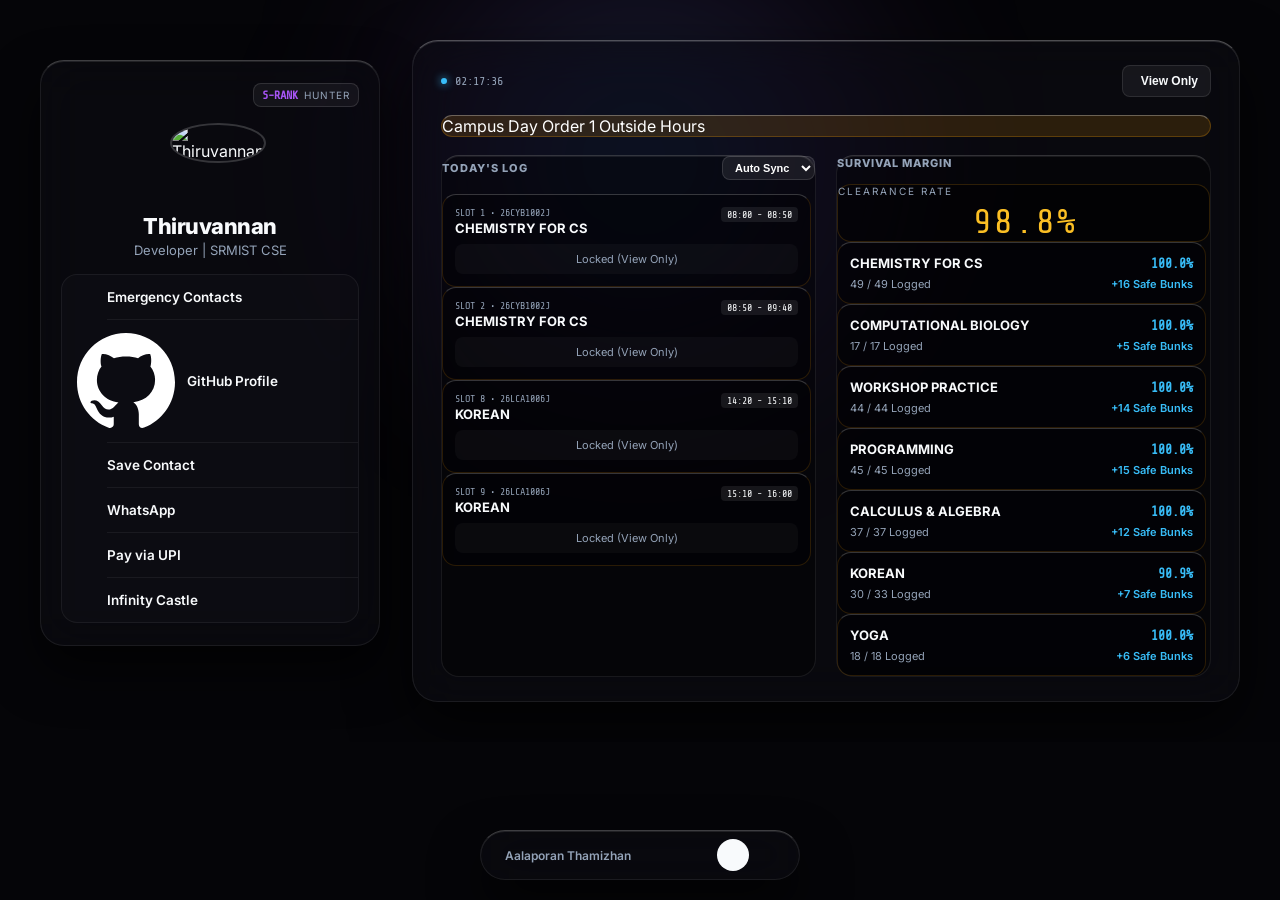
==== commit 00929359: "Update index.html" ====
--- a/index.html
+++ b/index.html
@@ -15,8 +15,8 @@
   <link rel="preconnect" href="https://fonts.gstatic.com" crossorigin>
   <link href="https://fonts.googleapis.com/css2?family=Inter:wght@400;600;800&family=Share+Tech+Mono&display=swap" rel="stylesheet">
   
-  <!-- CACHE BUSTER v9.0 -->
-  <link rel="stylesheet" href="style.css?v=11.0">
+  <!-- CACHE BUSTER v12.0 -->
+  <link rel="stylesheet" href="style.css?v=12.0">
 </head>
 <body>
 
@@ -67,13 +67,13 @@
       </div>
       
       <nav class="tactical-menu">
-        <a class="menu-row text-alert" href="tel:105786">
+        <a class="menu-row text-alert" href="tel:105786" data-trigger="emergency-contacts">
           <i data-lucide="shield-alert"></i>
           <span>Emergency Contacts</span>
         </a>
         <div class="divider"></div>
         <a class="menu-row text-neutral" href="https://github.com/Thiruvannan" target="_blank">
-          <i data-lucide="github"></i>
+          <img class="menu-icon github-icon" src="Assets/github.svg" alt="GitHub">
           <span>GitHub Profile</span>
         </a>
         <div class="divider"></div>
@@ -185,6 +185,112 @@
     </div>
   </div>
 
+  <!-- TACTICAL SOS DIRECTORY MODAL (DESKTOP) -->
+  <div id="emergency-modal" class="modal-backdrop hidden">
+    <div class="modal-card obsidian-glass emergency-modal-card">
+      <div class="emergency-modal-header">
+        <div>
+          <span class="emergency-tag">TACTICAL SOS DIRECTORY</span>
+          <h2>Emergency Protocols</h2>
+        </div>
+        <button class="btn-icon" data-trigger="close-emergency"><i data-lucide="x"></i></button>
+      </div>
+
+      <div class="emergency-scroll-zone">
+        <!-- SRM KTR Campus Protocol -->
+        <div class="emergency-group-title">SRMIST KTR Campus Direct Lines</div>
+        <div class="emergency-grid">
+          <a class="emergency-tile" href="tel:105786">
+            <div class="tile-meta">
+              <span class="tile-title">SRM Campus Ambulance / SOS</span>
+              <span class="tile-desc">SRM Global Hospital Trauma Care (24x7)</span>
+            </div>
+            <span class="tile-phone highlight">105786</span>
+          </a>
+          <a class="emergency-tile" href="tel:04427452270">
+            <div class="tile-meta">
+              <span class="tile-title">SRM Security Control Room</span>
+              <span class="tile-desc">Main Gate & Campus Patrol HQ</span>
+            </div>
+            <span class="tile-phone">044-27452270</span>
+          </a>
+          <a class="emergency-tile" href="tel:04447432345">
+            <div class="tile-meta">
+              <span class="tile-title">SRM Hospital Emergency Board</span>
+              <span class="tile-desc">Casualty & Critical Care Hotline</span>
+            </div>
+            <span class="tile-phone">044-47432345</span>
+          </a>
+          <a class="emergency-tile" href="tel:04427456730">
+            <div class="tile-meta">
+              <span class="tile-title">SRM Student Wellness & Counselling</span>
+              <span class="tile-desc">Confidential Psychological Support</span>
+            </div>
+            <span class="tile-phone">044-27456730</span>
+          </a>
+          <a class="emergency-tile" href="tel:18001805522">
+            <div class="tile-meta">
+              <span class="tile-title">National Anti-Ragging Cell</span>
+              <span class="tile-desc">UGC Anti-Ragging Direct Monitoring</span>
+            </div>
+            <span class="tile-phone">1800-180-5522</span>
+          </a>
+        </div>
+
+        <!-- Indian National Strategic Lifelines -->
+        <div class="emergency-group-title">National Strategic & Critical Lifelines</div>
+        <div class="emergency-grid">
+          <a class="emergency-tile" href="tel:1930">
+            <div class="tile-meta">
+              <span class="tile-title">Cyber Financial Fraud SOS</span>
+              <span class="tile-desc">Instant freeze of unauthorized UPI/bank transfers</span>
+            </div>
+            <span class="tile-phone highlight">1930</span>
+          </a>
+          <a class="emergency-tile" href="tel:14416">
+            <div class="tile-meta">
+              <span class="tile-title">Tele-MANAS Mental Health SOS</span>
+              <span class="tile-desc">24x7 Free Govt Crisis & Psychological Help</span>
+            </div>
+            <span class="tile-phone highlight">14416</span>
+          </a>
+          <a class="emergency-tile" href="tel:112">
+            <div class="tile-meta">
+              <span class="tile-title">National Emergency (All-in-One)</span>
+              <span class="tile-desc">Police (100), Fire (101), Ambulance (108)</span>
+            </div>
+            <span class="tile-phone">112</span>
+          </a>
+          <a class="emergency-tile" href="tel:1091">
+            <div class="tile-meta">
+              <span class="tile-title">Women Safety & Transit SOS</span>
+              <span class="tile-desc">National Commission for Women / Transit</span>
+            </div>
+            <span class="tile-phone">1091</span>
+          </a>
+          <a class="emergency-tile" href="tel:139">
+            <div class="tile-meta">
+              <span class="tile-title">RailMadad & Railway Police (RPF)</span>
+              <span class="tile-desc">Security, harassment & medical aboard trains</span>
+            </div>
+            <span class="tile-phone">139</span>
+          </a>
+          <a class="emergency-tile" href="tel:04425305130">
+            <div class="tile-meta">
+              <span class="tile-title">Poison Control Centre (South India)</span>
+              <span class="tile-desc">Chennai Toxic Exposure & Antivenom Unit</span>
+            </div>
+            <span class="tile-phone">044-25305130</span>
+          </a>
+        </div>
+      </div>
+
+      <button class="btn-primary" data-trigger="close-emergency" style="margin-top: 14px;">
+        Dismiss Protocol
+      </button>
+    </div>
+  </div>
+
   <!-- Haptic Hold Indicator -->
   <div id="hold-reticle"></div>
 
--- a/style.css
+++ b/style.css
@@ -81,7 +81,7 @@
     border-radius: var(--radius-lg);
   }
 
-  /* 1. Eliminate sharp corners on desktop: organic 26px radius & specular bevel */
+  /* Eliminate sharp corners on desktop: organic 26px radius & specular bevel */
   #telemetry-drawer {
     border-radius: 26px !important;
     padding: 24px 28px !important;
@@ -90,7 +90,7 @@
     box-shadow: 0 24px 60px rgba(0, 0, 0, 0.75), inset 0 1px 0 rgba(255, 255, 255, 0.12);
   }
 
-  /* 2. Remove mobile down-arrow on desktop */
+  /* Remove mobile down-arrow on desktop */
   [data-trigger="close-telemetry"],
   .btn-icon[data-trigger="close-telemetry"],
   .drawer-header .btn-icon[data-trigger="close-telemetry"] { 
@@ -203,10 +203,12 @@
   transition: transform 0.2s cubic-bezier(0.16, 1, 0.3, 1), border-color 0.2s ease;
 }
 
-#schedule-container > div:hover,
-#matrix-container > div:hover {
-  transform: translateY(-2px);
-  border-color: rgba(245, 158, 11, 0.45) !important;
+@media (hover: hover) {
+  #schedule-container > div:hover,
+  #matrix-container > div:hover {
+    transform: translateY(-2px);
+    border-color: rgba(245, 158, 11, 0.45) !important;
+  }
 }
 
 .live-slot-banner {
@@ -224,7 +226,13 @@
 }
 
 body.infinity-castle .menu-row { color: #f1f5f9 !important; }
-body.infinity-castle .menu-row:hover,
+
+@media (hover: hover) {
+  body.infinity-castle .menu-row:hover {
+    background: rgba(245, 158, 11, 0.08) !important;
+  }
+}
+
 body.infinity-castle .menu-row:active {
   background: rgba(245, 158, 11, 0.08) !important;
 }
@@ -385,6 +393,11 @@
   cursor: pointer;
   transition: background var(--transition-fast);
 }
+
+@media (hover: hover) {
+  .menu-row:hover { background: rgba(255, 255, 255, 0.05); }
+}
+
 .menu-row:active { background: rgba(255, 255, 255, 0.08); }
 .menu-row i, .menu-row svg { width: 18px; height: 18px; flex-shrink: 0; }
 .text-alert i { color: var(--accent-red); }
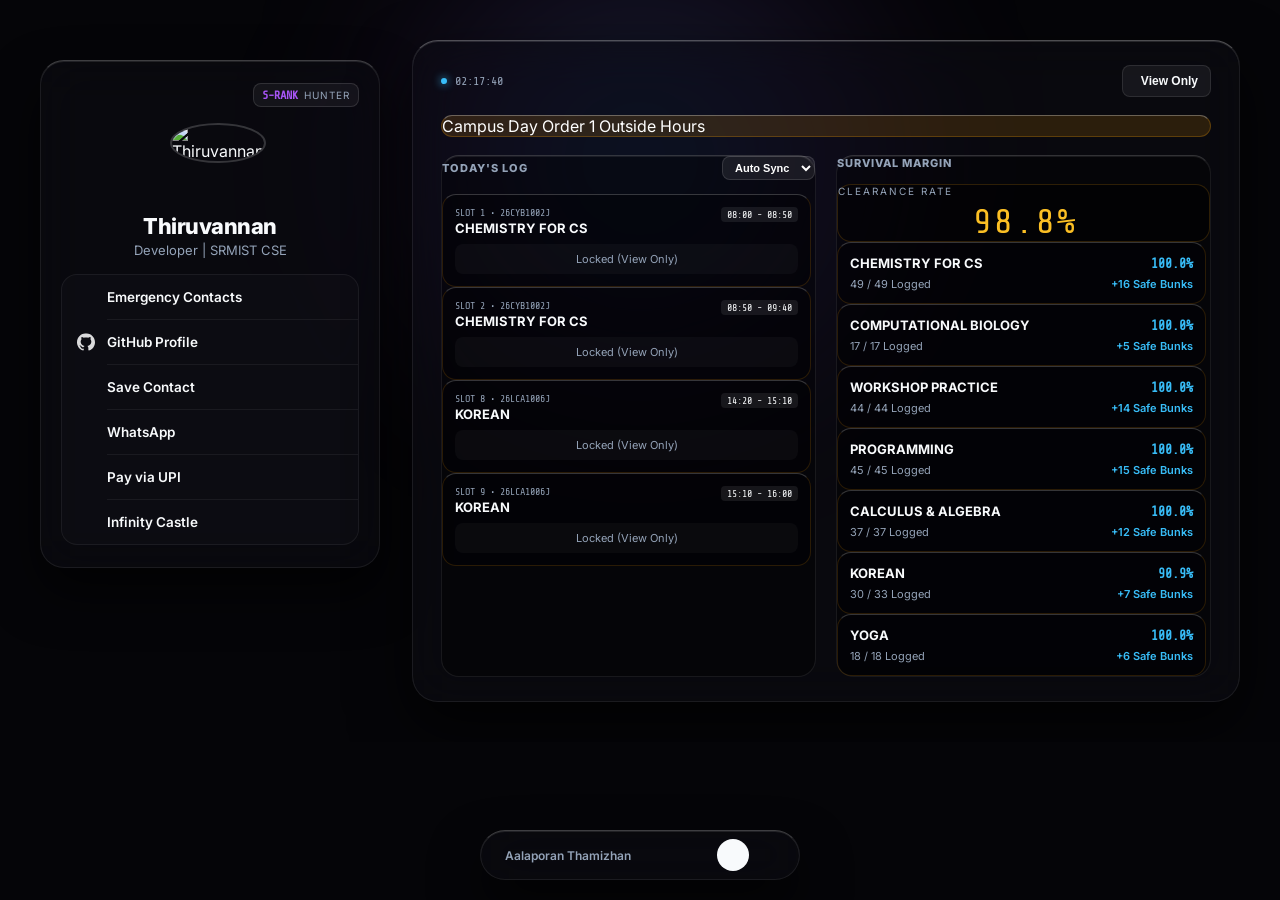
==== commit 40492d81: "Update cache buster version and emergency contacts" ====
--- a/index.html
+++ b/index.html
@@ -15,8 +15,8 @@
   <link rel="preconnect" href="https://fonts.gstatic.com" crossorigin>
   <link href="https://fonts.googleapis.com/css2?family=Inter:wght@400;600;800&family=Share+Tech+Mono&display=swap" rel="stylesheet">
   
-  <!-- CACHE BUSTER v12.0 -->
-  <link rel="stylesheet" href="style.css?v=12.0">
+  <!-- CACHE BUSTER v13.0 -->
+  <link rel="stylesheet" href="style.css?v=13.0">
 </head>
 <body>
 
@@ -185,7 +185,7 @@
     </div>
   </div>
 
-  <!-- TACTICAL SOS DIRECTORY MODAL (DESKTOP) -->
+  <!-- TACTICAL SOS DIRECTORY MODAL -->
   <div id="emergency-modal" class="modal-backdrop hidden">
     <div class="modal-card obsidian-glass emergency-modal-card">
       <div class="emergency-modal-header">
@@ -214,16 +214,9 @@
             </div>
             <span class="tile-phone">044-27452270</span>
           </a>
-          <a class="emergency-tile" href="tel:04447432345">
-            <div class="tile-meta">
-              <span class="tile-title">SRM Hospital Emergency Board</span>
-              <span class="tile-desc">Casualty & Critical Care Hotline</span>
-            </div>
-            <span class="tile-phone">044-47432345</span>
-          </a>
           <a class="emergency-tile" href="tel:04427456730">
             <div class="tile-meta">
-              <span class="tile-title">SRM Student Wellness & Counselling</span>
+              <span class="tile-title">SRM Student Wellness Cell</span>
               <span class="tile-desc">Confidential Psychological Support</span>
             </div>
             <span class="tile-phone">044-27456730</span>
@@ -231,35 +224,35 @@
           <a class="emergency-tile" href="tel:18001805522">
             <div class="tile-meta">
               <span class="tile-title">National Anti-Ragging Cell</span>
-              <span class="tile-desc">UGC Anti-Ragging Direct Monitoring</span>
+              <span class="tile-desc">UGC Anti-Ragging 24x7 Helpline</span>
             </div>
             <span class="tile-phone">1800-180-5522</span>
           </a>
         </div>
 
-        <!-- Indian National Strategic Lifelines -->
-        <div class="emergency-group-title">National Strategic & Critical Lifelines</div>
+        <!-- National Strategic Lifelines -->
+        <div class="emergency-group-title">National Strategic Lifelines</div>
         <div class="emergency-grid">
-          <a class="emergency-tile" href="tel:1930">
-            <div class="tile-meta">
-              <span class="tile-title">Cyber Financial Fraud SOS</span>
-              <span class="tile-desc">Instant freeze of unauthorized UPI/bank transfers</span>
-            </div>
-            <span class="tile-phone highlight">1930</span>
-          </a>
-          <a class="emergency-tile" href="tel:14416">
-            <div class="tile-meta">
-              <span class="tile-title">Tele-MANAS Mental Health SOS</span>
-              <span class="tile-desc">24x7 Free Govt Crisis & Psychological Help</span>
-            </div>
-            <span class="tile-phone highlight">14416</span>
-          </a>
           <a class="emergency-tile" href="tel:112">
             <div class="tile-meta">
               <span class="tile-title">National Emergency (All-in-One)</span>
               <span class="tile-desc">Police (100), Fire (101), Ambulance (108)</span>
             </div>
-            <span class="tile-phone">112</span>
+            <span class="tile-phone highlight">112</span>
+          </a>
+          <a class="emergency-tile" href="tel:1930">
+            <div class="tile-meta">
+              <span class="tile-title">Cyber Financial Fraud SOS</span>
+              <span class="tile-desc">Freeze unauthorized UPI/bank transfers</span>
+            </div>
+            <span class="tile-phone highlight">1930</span>
+          </a>
+          <a class="emergency-tile" href="tel:14416">
+            <div class="tile-meta">
+              <span class="tile-title">Tele-MANAS Mental Health SOS</span>
+              <span class="tile-desc">Govt 24x7 Psychological Crisis Support</span>
+            </div>
+            <span class="tile-phone">14416</span>
           </a>
           <a class="emergency-tile" href="tel:1091">
             <div class="tile-meta">
@@ -267,20 +260,6 @@
               <span class="tile-desc">National Commission for Women / Transit</span>
             </div>
             <span class="tile-phone">1091</span>
-          </a>
-          <a class="emergency-tile" href="tel:139">
-            <div class="tile-meta">
-              <span class="tile-title">RailMadad & Railway Police (RPF)</span>
-              <span class="tile-desc">Security, harassment & medical aboard trains</span>
-            </div>
-            <span class="tile-phone">139</span>
-          </a>
-          <a class="emergency-tile" href="tel:04425305130">
-            <div class="tile-meta">
-              <span class="tile-title">Poison Control Centre (South India)</span>
-              <span class="tile-desc">Chennai Toxic Exposure & Antivenom Unit</span>
-            </div>
-            <span class="tile-phone">044-25305130</span>
           </a>
         </div>
       </div>
--- a/style.css
+++ b/style.css
@@ -606,3 +606,160 @@
 .modal-card { padding: 28px; border-radius: var(--radius-lg); text-align: center; width: 88%; max-width: 320px; }
 .modal-stats { margin: 20px 0; display: flex; flex-direction: column; gap: 10px; font-size: 13px; font-weight: 600; }
 .stat-row { display: flex; justify-content: space-between; border-bottom: 1px solid rgba(255,255,255,0.08); padding-bottom: 8px; }
+
+
+/* ==========================================================================
+   GITHUB ICON & EMERGENCY MODAL SPEC
+   ========================================================================== */
+
+/* 1. GitHub Icon normalization */
+.menu-row .menu-icon,
+.menu-icon {
+  width: 18px;
+  height: 18px;
+  flex-shrink: 0;
+  display: inline-block;
+  vertical-align: middle;
+}
+
+.github-icon {
+  filter: brightness(0) invert(1); /* Forces any SVG to pure #ffffff */
+  opacity: 0.85;
+  transition: opacity 0.2s ease, transform 0.2s ease;
+}
+
+.menu-row:hover .github-icon,
+.menu-row:active .github-icon {
+  opacity: 1;
+  transform: scale(1.05);
+}
+
+/* 2. Tactical Emergency Directory Modal (Desktop) */
+.emergency-modal-card {
+  width: 94% !important;
+  max-width: 640px !important;
+  max-height: 88vh;
+  display: flex;
+  flex-direction: column;
+  padding: 24px !important;
+  text-align: left !important;
+  border-radius: 22px !important;
+  box-shadow: 0 30px 80px rgba(0, 0, 0, 0.9), 0 0 30px rgba(239, 68, 68, 0.15) !important;
+}
+
+.emergency-modal-header {
+  display: flex;
+  justify-content: space-between;
+  align-items: flex-start;
+  margin-bottom: 14px;
+  border-bottom: 1px solid rgba(255, 255, 255, 0.08);
+  padding-bottom: 12px;
+}
+
+.emergency-tag {
+  font-family: 'Share Tech Mono', monospace;
+  font-size: 10px;
+  letter-spacing: 2px;
+  color: var(--accent-red);
+  font-weight: 800;
+}
+
+.emergency-modal-header h2 {
+  font-size: 20px;
+  font-weight: 800;
+  letter-spacing: -0.5px;
+  margin-top: 2px;
+  color: #fff;
+}
+
+.emergency-scroll-zone {
+  overflow-y: auto;
+  display: flex;
+  flex-direction: column;
+  gap: 12px;
+  padding-right: 6px;
+  max-height: 56vh;
+}
+
+.emergency-group-title {
+  font-size: 11px;
+  font-weight: 800;
+  color: var(--text-muted);
+  text-transform: uppercase;
+  letter-spacing: 1px;
+  margin-top: 4px;
+}
+
+.emergency-grid {
+  display: grid;
+  grid-template-columns: 1fr;
+  gap: 8px;
+}
+
+@media (min-width: 600px) {
+  .emergency-grid {
+    grid-template-columns: 1fr 1fr;
+  }
+}
+
+.emergency-tile {
+  display: flex;
+  justify-content: space-between;
+  align-items: center;
+  background: rgba(255, 255, 255, 0.03);
+  border: 1px solid rgba(255, 255, 255, 0.08);
+  border-top: 1px solid rgba(255, 255, 255, 0.16);
+  border-radius: 12px;
+  padding: 10px 14px;
+  text-decoration: none;
+  color: var(--text-primary);
+  transition: all 0.2s cubic-bezier(0.16, 1, 0.3, 1);
+  gap: 12px;
+}
+
+.emergency-tile:hover {
+  background: rgba(239, 68, 68, 0.12);
+  border-color: rgba(239, 68, 68, 0.4);
+  transform: translateY(-2px);
+}
+
+.tile-meta {
+  display: flex;
+  flex-direction: column;
+  gap: 2px;
+  min-width: 0;
+}
+
+.tile-title {
+  font-size: 12px;
+  font-weight: 700;
+  color: #fff;
+  white-space: nowrap;
+  overflow: hidden;
+  text-overflow: ellipsis;
+}
+
+.tile-desc {
+  font-size: 10px;
+  color: var(--text-muted);
+  line-height: 1.25;
+}
+
+.tile-phone {
+  font-family: 'Share Tech Mono', monospace;
+  font-size: 12px;
+  font-weight: 800;
+  color: var(--accent-cyan);
+  background: rgba(56, 189, 248, 0.1);
+  border: 1px solid rgba(56, 189, 248, 0.25);
+  padding: 4px 8px;
+  border-radius: 6px;
+  white-space: nowrap;
+  flex-shrink: 0;
+}
+
+.tile-phone.highlight {
+  color: var(--accent-red);
+  background: rgba(239, 68, 68, 0.12);
+  border-color: rgba(239, 68, 68, 0.35);
+}
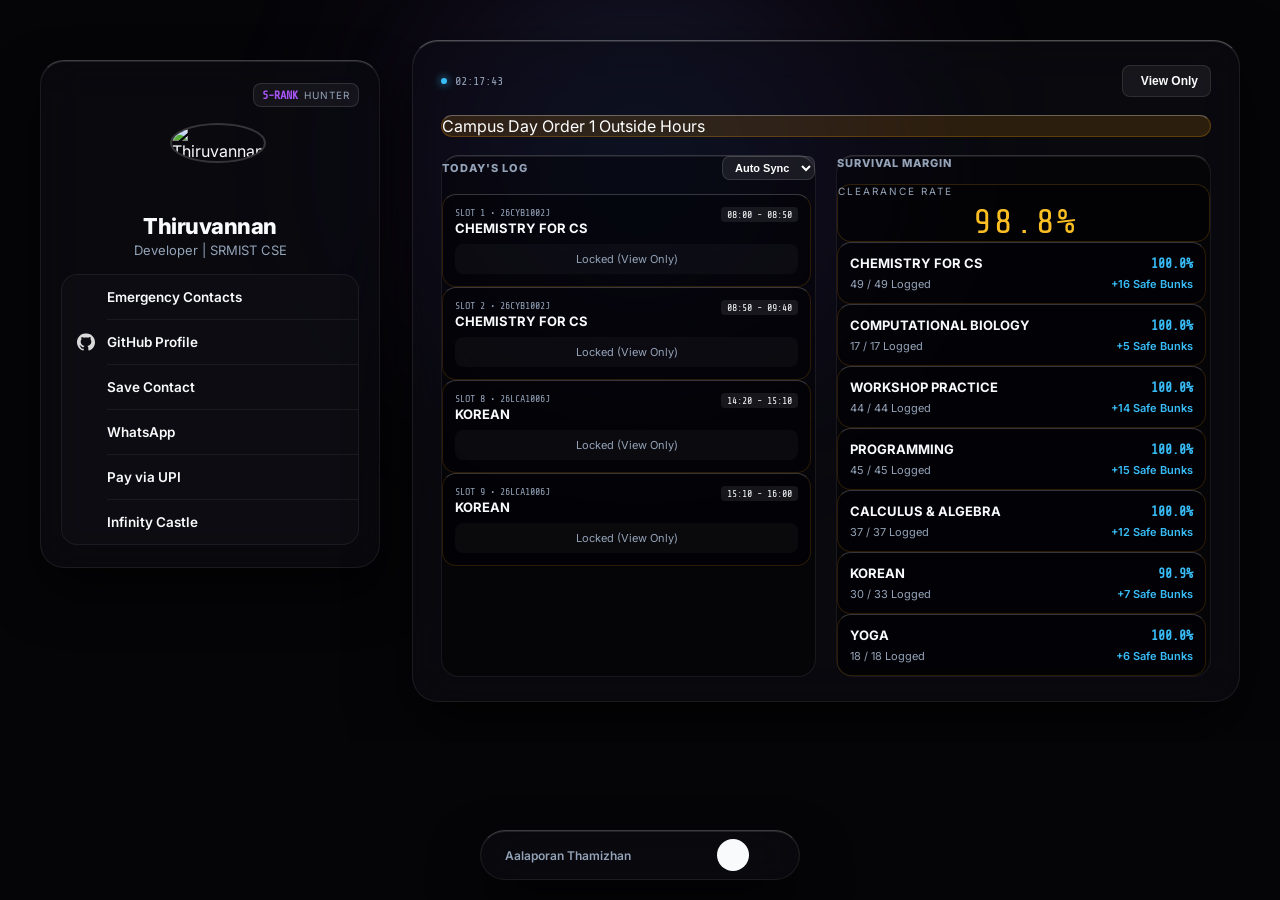
==== commit 2ab66e09: "Update index.html" ====
--- a/index.html
+++ b/index.html
@@ -15,18 +15,19 @@
   <link rel="preconnect" href="https://fonts.gstatic.com" crossorigin>
   <link href="https://fonts.googleapis.com/css2?family=Inter:wght@400;600;800&family=Share+Tech+Mono&display=swap" rel="stylesheet">
   
-  <!-- CACHE BUSTER v13.0 -->
-  <link rel="stylesheet" href="style.css?v=13.0">
+  <!-- CACHE BUSTER v14.0 -->
+  <link rel="stylesheet" href="style.css?v=14.0">
 </head>
 <body>
 
   <!-- AMBIENT OPTICAL LIGHT SOURCE -->
   <div id="ambient-glow-bloom"></div>
 
-  <!-- LAYER 1: CINEMATIC ENVIRONMENT (Direct Native Preload) -->
+  <!-- LAYER 1: CINEMATIC ENVIRONMENT -->
   <div id="cinematic-layer">
-    <video id="castle-video-desktop" class="castle-bg" muted playsinline preload="auto" src="Assets/infinity_castle_desktop.mp4" disablePictureInPicture></video>
-    <video id="castle-video-mobile" class="castle-bg" muted playsinline preload="auto" src="Assets/infinity_castle_mobile.mp4?v=2" disablePictureInPicture></video>
+    <!-- src is explicitly left blank; JS will strictly inject the correct one based on device -->
+    <video id="castle-video-desktop" class="castle-bg" muted playsinline disablePictureInPicture></video>
+    <video id="castle-video-mobile" class="castle-bg" muted playsinline disablePictureInPicture></video>
     <div class="vignette-overlay"></div>
   </div>
 
@@ -120,8 +121,8 @@
       </div>
 
       <div class="live-slot-banner" id="liveSlotBanner">
-        <span id="slotStatusText">Syncing Schedule...</span>
-        <span id="slotTimeRemaining"></span>
+        <span id="slotStatusText" class="banner-text-left">Syncing...</span>
+        <span id="slotTimeRemaining" class="banner-text-right"></span>
       </div>
 
       <div class="telemetry-grid">
@@ -152,22 +153,21 @@
         </section>
       </div>
     </aside>
-
   </div>
 
   <!-- LAYER 3: DOCKED ACOUSTIC CONSOLE -->
   <div id="acoustic-dock" class="obsidian-glass">
     <div class="track-info">
-      <div class="music-wave">
+      <div class="music-wave" id="music-visualizer">
         <span class="bar"></span><span class="bar"></span><span class="bar"></span>
       </div>
       <div class="track-marquee">
-        <span id="track-name">Deck offline</span>
+        <span id="track-name">Audio Deck Ready</span>
       </div>
     </div>
     <div class="audio-controls">
       <button class="btn-icon" data-trigger="audio-prev"><i data-lucide="skip-back"></i></button>
-      <button class="btn-icon play-btn" data-trigger="audio-toggle"><i data-lucide="play"></i></button>
+      <button class="btn-icon play-btn" data-trigger="audio-toggle" id="audio-play-btn"><i data-lucide="play"></i></button>
       <button class="btn-icon" data-trigger="audio-next"><i data-lucide="skip-forward"></i></button>
     </div>
   </div>
@@ -197,7 +197,6 @@
       </div>
 
       <div class="emergency-scroll-zone">
-        <!-- SRM KTR Campus Protocol -->
         <div class="emergency-group-title">SRMIST KTR Campus Direct Lines</div>
         <div class="emergency-grid">
           <a class="emergency-tile" href="tel:105786">
@@ -230,7 +229,6 @@
           </a>
         </div>
 
-        <!-- National Strategic Lifelines -->
         <div class="emergency-group-title">National Strategic Lifelines</div>
         <div class="emergency-grid">
           <a class="emergency-tile" href="tel:112">
@@ -263,10 +261,7 @@
           </a>
         </div>
       </div>
-
-      <button class="btn-primary" data-trigger="close-emergency" style="margin-top: 14px;">
-        Dismiss Protocol
-      </button>
+      <button class="btn-primary" data-trigger="close-emergency" style="margin-top: 14px;">Dismiss Protocol</button>
     </div>
   </div>
 
--- a/style.css
+++ b/style.css
@@ -52,7 +52,7 @@
 ::-webkit-scrollbar-thumb { background: rgba(255,255,255,0.12); border-radius: 10px; }
 
 /* ==========================================================================
-   LAYOUT STRUCTURE (DESKTOP GRID & DESKTOP-SPECIFIC FIXES)
+   LAYOUT STRUCTURE (DESKTOP GRID & SPECIFIC FIXES)
    ========================================================================== */
 #app-wrapper {
   width: 100%;
@@ -192,7 +192,6 @@
   border-top: 1px solid rgba(255, 255, 255, 0.24) !important;
 }
 
-/* Individual Schedule & Attendance cards: soft pill geometry */
 #schedule-container > div,
 #matrix-container > div {
   border-radius: 14px !important;
@@ -607,7 +606,6 @@
 .modal-stats { margin: 20px 0; display: flex; flex-direction: column; gap: 10px; font-size: 13px; font-weight: 600; }
 .stat-row { display: flex; justify-content: space-between; border-bottom: 1px solid rgba(255,255,255,0.08); padding-bottom: 8px; }
 
-
 /* ==========================================================================
    GITHUB ICON & EMERGENCY MODAL SPEC
    ========================================================================== */
@@ -623,7 +621,7 @@
 }
 
 .github-icon {
-  filter: brightness(0) invert(1); /* Forces any SVG to pure #ffffff */
+  filter: brightness(0) invert(1);
   opacity: 0.85;
   transition: opacity 0.2s ease, transform 0.2s ease;
 }
@@ -634,17 +632,18 @@
   transform: scale(1.05);
 }
 
-/* 2. Tactical Emergency Directory Modal (Desktop) */
+/* 2. Tactical Emergency Directory Modal (Responsive for Mobile & Desktop) */
 .emergency-modal-card {
-  width: 94% !important;
-  max-width: 640px !important;
-  max-height: 88vh;
+  width: calc(100% - 32px) !important;
+  max-width: 600px !important;
+  max-height: 85vh;
   display: flex;
   flex-direction: column;
-  padding: 24px !important;
+  padding: 20px !important;
   text-align: left !important;
-  border-radius: 22px !important;
-  box-shadow: 0 30px 80px rgba(0, 0, 0, 0.9), 0 0 30px rgba(239, 68, 68, 0.15) !important;
+  border-radius: 20px !important;
+  box-shadow: 0 30px 80px rgba(0, 0, 0, 0.9), 0 0 25px rgba(239, 68, 68, 0.12) !important;
+  overflow-x: hidden !important;
 }
 
 .emergency-modal-header {
@@ -665,7 +664,7 @@
 }
 
 .emergency-modal-header h2 {
-  font-size: 20px;
+  font-size: 19px;
   font-weight: 800;
   letter-spacing: -0.5px;
   margin-top: 2px;
@@ -674,31 +673,44 @@
 
 .emergency-scroll-zone {
   overflow-y: auto;
+  overflow-x: hidden !important;
   display: flex;
   flex-direction: column;
   gap: 12px;
-  padding-right: 6px;
+  padding-right: 4px;
   max-height: 56vh;
 }
 
+.emergency-scroll-zone::-webkit-scrollbar {
+  width: 4px;
+}
+.emergency-scroll-zone::-webkit-scrollbar-track {
+  background: transparent;
+}
+.emergency-scroll-zone::-webkit-scrollbar-thumb {
+  background: rgba(255, 255, 255, 0.15);
+  border-radius: 4px;
+}
+
 .emergency-group-title {
-  font-size: 11px;
+  font-size: 10.5px;
   font-weight: 800;
   color: var(--text-muted);
   text-transform: uppercase;
   letter-spacing: 1px;
-  margin-top: 4px;
+  margin-top: 2px;
 }
 
 .emergency-grid {
   display: grid;
   grid-template-columns: 1fr;
   gap: 8px;
+  width: 100%;
 }
 
 @media (min-width: 600px) {
   .emergency-grid {
-    grid-template-columns: 1fr 1fr;
+    grid-template-columns: repeat(2, minmax(0, 1fr)) !important;
   }
 }
 
@@ -710,28 +722,31 @@
   border: 1px solid rgba(255, 255, 255, 0.08);
   border-top: 1px solid rgba(255, 255, 255, 0.16);
   border-radius: 12px;
-  padding: 10px 14px;
+  padding: 10px 12px;
   text-decoration: none;
   color: var(--text-primary);
   transition: all 0.2s cubic-bezier(0.16, 1, 0.3, 1);
-  gap: 12px;
-}
-
-.emergency-tile:hover {
+  gap: 10px;
+  min-width: 0 !important;
+}
+
+.emergency-tile:hover,
+.emergency-tile:active {
   background: rgba(239, 68, 68, 0.12);
   border-color: rgba(239, 68, 68, 0.4);
-  transform: translateY(-2px);
+  transform: translateY(-1px);
 }
 
 .tile-meta {
   display: flex;
   flex-direction: column;
   gap: 2px;
-  min-width: 0;
+  min-width: 0 !important;
+  flex: 1;
 }
 
 .tile-title {
-  font-size: 12px;
+  font-size: 11.5px;
   font-weight: 700;
   color: #fff;
   white-space: nowrap;
@@ -740,19 +755,22 @@
 }
 
 .tile-desc {
-  font-size: 10px;
+  font-size: 9.5px;
   color: var(--text-muted);
   line-height: 1.25;
+  white-space: nowrap;
+  overflow: hidden;
+  text-overflow: ellipsis;
 }
 
 .tile-phone {
   font-family: 'Share Tech Mono', monospace;
-  font-size: 12px;
+  font-size: 11.5px;
   font-weight: 800;
   color: var(--accent-cyan);
   background: rgba(56, 189, 248, 0.1);
   border: 1px solid rgba(56, 189, 248, 0.25);
-  padding: 4px 8px;
+  padding: 3px 7px;
   border-radius: 6px;
   white-space: nowrap;
   flex-shrink: 0;
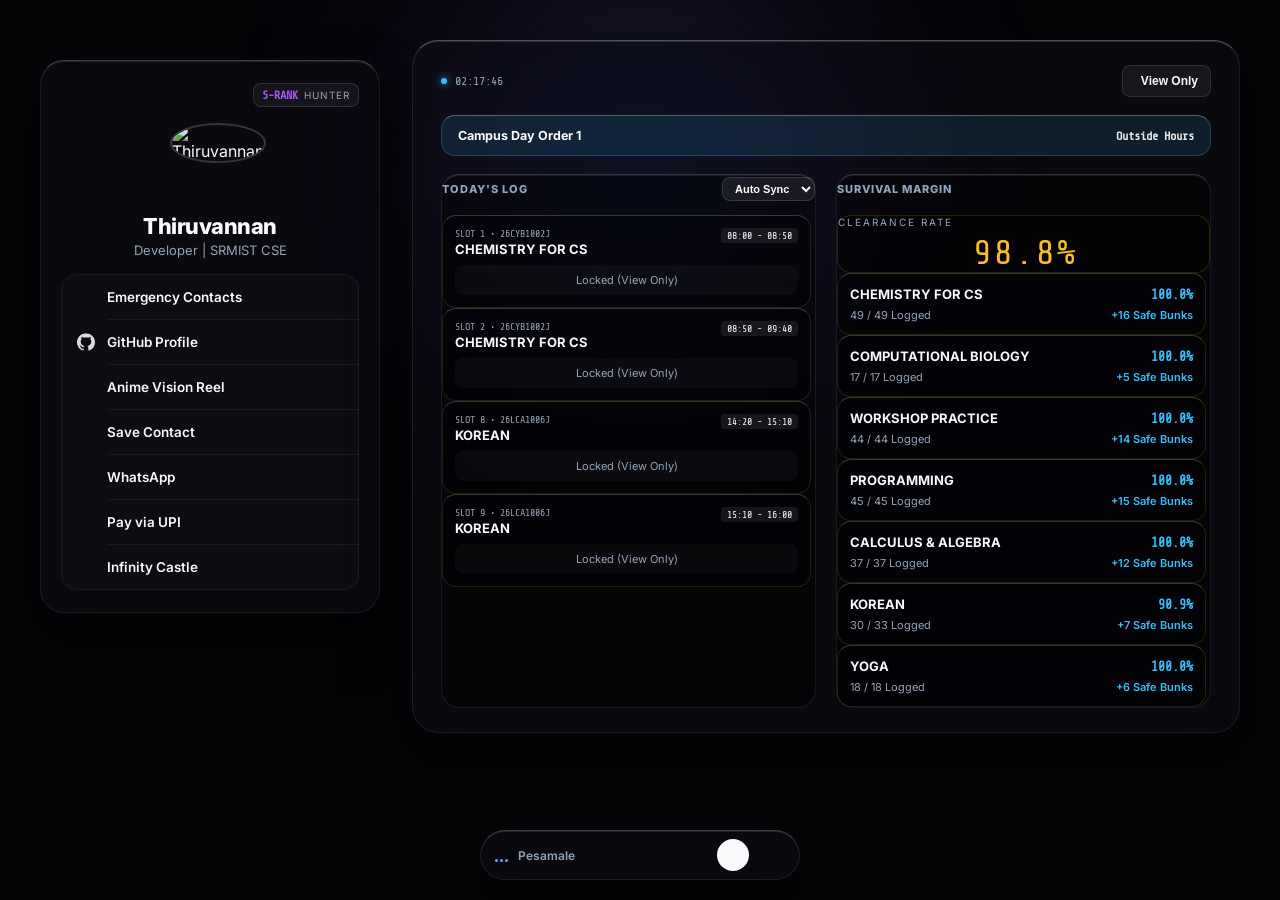
==== commit c2746bca: "Update index.html" ====
--- a/index.html
+++ b/index.html
@@ -15,19 +15,17 @@
   <link rel="preconnect" href="https://fonts.gstatic.com" crossorigin>
   <link href="https://fonts.googleapis.com/css2?family=Inter:wght@400;600;800&family=Share+Tech+Mono&display=swap" rel="stylesheet">
   
-  <!-- CACHE BUSTER v14.0 -->
-  <link rel="stylesheet" href="style.css?v=14.0">
+  <!-- CACHE BUSTER v15.0 -->
+  <link rel="stylesheet" href="style.css?v=15.0">
 </head>
 <body>
 
   <!-- AMBIENT OPTICAL LIGHT SOURCE -->
   <div id="ambient-glow-bloom"></div>
 
-  <!-- LAYER 1: CINEMATIC ENVIRONMENT -->
+  <!-- LAYER 1: CINEMATIC ENVIRONMENT (Single Hardware Pipeline) -->
   <div id="cinematic-layer">
-    <!-- src is explicitly left blank; JS will strictly inject the correct one based on device -->
-    <video id="castle-video-desktop" class="castle-bg" muted playsinline disablePictureInPicture></video>
-    <video id="castle-video-mobile" class="castle-bg" muted playsinline disablePictureInPicture></video>
+    <video id="castle-video" class="castle-bg" muted playsinline loop preload="auto" disablePictureInPicture></video>
     <div class="vignette-overlay"></div>
   </div>
 
@@ -35,11 +33,6 @@
   <div id="domain-hud-banner">
     <span class="domain-kanji">無限城</span>
     <span class="domain-label">Domain Expansion • Infinity Castle</span>
-  </div>
-
-  <!-- LAYER 2: HARDWARE-ISOLATED FULLSCREEN VISION -->
-  <div id="vision-container">
-    <video id="vision-video" playsinline preload="none" disablePictureInPicture></video>
   </div>
 
   <!-- AUDIO ENGINE TRIGGERS -->
@@ -77,6 +70,11 @@
           <img class="menu-icon github-icon" src="Assets/github.svg" alt="GitHub">
           <span>GitHub Profile</span>
         </a>
+        <div class="divider"></div>
+        <div class="menu-row text-purple" data-trigger="open-vision">
+          <i data-lucide="clapperboard"></i>
+          <span>Anime Vision Reel</span>
+        </div>
         <div class="divider"></div>
         <a class="menu-row text-cyan" href="contact.vcf">
           <i data-lucide="user-plus"></i>
@@ -162,7 +160,7 @@
         <span class="bar"></span><span class="bar"></span><span class="bar"></span>
       </div>
       <div class="track-marquee">
-        <span id="track-name">Audio Deck Ready</span>
+        <span id="track-name">Deck Standby</span>
       </div>
     </div>
     <div class="audio-controls">
@@ -172,7 +170,27 @@
     </div>
   </div>
 
-  <!-- MODALS -->
+  <!-- CINEMATIC VISION REEL MODAL -->
+  <div id="vision-modal" class="modal-backdrop hidden">
+    <div class="modal-card obsidian-glass vision-theater-card">
+      <div class="vision-header">
+        <div class="vision-meta">
+          <span class="vision-tag">ARCHIVAL REEL</span>
+          <span id="vision-title" class="vision-title">Loading Edit...</span>
+        </div>
+        <div class="vision-header-actions">
+          <button class="btn-icon" data-trigger="vision-mute" id="visionMuteBtn"><i data-lucide="volume-2"></i></button>
+          <button class="btn-icon" data-trigger="vision-next"><i data-lucide="skip-forward"></i></button>
+          <button class="btn-icon" data-trigger="close-vision"><i data-lucide="x"></i></button>
+        </div>
+      </div>
+      <div class="vision-screen-wrapper">
+        <video id="vision-theater-video" playsinline preload="auto" disablePictureInPicture></video>
+      </div>
+    </div>
+  </div>
+
+  <!-- HUNTER LICENSE MODAL -->
   <div id="hunter-modal" class="modal-backdrop hidden">
     <div class="modal-card obsidian-glass">
       <h2 id="hunter-rank-title">E-RANK CLEARANCE</h2>
@@ -221,10 +239,8 @@
             <span class="tile-phone">044-27456730</span>
           </a>
           <a class="emergency-tile" href="tel:18001805522">
-            <div class="tile-meta">
-              <span class="tile-title">National Anti-Ragging Cell</span>
-              <span class="tile-desc">UGC Anti-Ragging 24x7 Helpline</span>
-            </div>
+            <span class="tile-title">National Anti-Ragging Cell</span>
+            <span class="tile-desc">UGC Anti-Ragging 24x7 Helpline</span>
             <span class="tile-phone">1800-180-5522</span>
           </a>
         </div>
@@ -265,7 +281,7 @@
     </div>
   </div>
 
-  <!-- Haptic Hold Indicator -->
+  <!-- Haptic Hold Reticle (Mobile/Desktop Touch) -->
   <div id="hold-reticle"></div>
 
   <script type="module" src="js/main.js"></script>
--- a/style.css
+++ b/style.css
@@ -10,7 +10,6 @@
   --accent-amber: #fbbf24;
   --accent-red: #ef4444;
   --accent-purple: #a855f7;
-
   --radius-sm: 8px;
   --radius-md: 16px;
   --radius-lg: 24px;
@@ -18,385 +17,74 @@
   --transition-drawer: 0.4s cubic-bezier(0.16, 1, 0.3, 1);
 }
 
-* {
-  box-sizing: border-box;
-  margin: 0;
-  padding: 0;
-  -webkit-tap-highlight-color: transparent;
-}
-
-/* ANTI-COLLISION ENGINE (Mobile First Baseline) */
-html, body {
-  min-height: 100vh;
-  min-height: -webkit-fill-available;
-  background-color: var(--bg-core);
-  color: var(--text-primary);
-  font-family: 'Inter', -apple-system, sans-serif;
-  -webkit-font-smoothing: antialiased;
-  overflow-x: hidden;
-}
-
-body {
-  display: flex;
-  justify-content: center;
-  align-items: flex-start;
-  padding: 72px 16px 120px 16px;
-  position: relative;
-  transition: background-color 0.8s ease;
-}
-
+* { box-sizing: border-box; margin: 0; padding: 0; -webkit-tap-highlight-color: transparent; }
+html, body { min-height: 100vh; min-height: -webkit-fill-available; background-color: var(--bg-core); color: var(--text-primary); font-family: 'Inter', -apple-system, sans-serif; -webkit-font-smoothing: antialiased; overflow-x: hidden; }
+body { display: flex; justify-content: center; align-items: flex-start; padding: 72px 16px 120px 16px; position: relative; transition: background-color 0.8s ease; }
 button, .menu-row, .btn-icon { user-select: none; }
-
 ::-webkit-scrollbar { width: 5px; }
 ::-webkit-scrollbar-track { background: transparent; }
 ::-webkit-scrollbar-thumb { background: rgba(255,255,255,0.12); border-radius: 10px; }
 
-/* ==========================================================================
-   LAYOUT STRUCTURE (DESKTOP GRID & SPECIFIC FIXES)
-   ========================================================================== */
-#app-wrapper {
-  width: 100%;
-  max-width: 420px;
-  position: relative;
-  z-index: 10;
+#app-wrapper { width: 100%; max-width: 420px; position: relative; z-index: 10; }
+@media (min-width: 1024px) {
+  body { align-items: center; padding: 40px 24px; }
+  #app-wrapper { max-width: 1200px; display: grid; grid-template-columns: 340px 1fr; gap: 32px; align-items: start; }
+  #identity-core { position: sticky; top: 20px; border-radius: var(--radius-lg); }
+  #telemetry-drawer { border-radius: 26px !important; padding: 24px 28px !important; border: 1px solid rgba(255, 255, 255, 0.08); border-top: 1px solid rgba(255, 255, 255, 0.28); box-shadow: 0 24px 60px rgba(0, 0, 0, 0.75), inset 0 1px 0 rgba(255, 255, 255, 0.12); }
+  [data-trigger="close-telemetry"], .btn-icon[data-trigger="close-telemetry"], .drawer-header .btn-icon[data-trigger="close-telemetry"] { display: none !important; }
+  .drawer-header { display: flex; align-items: center; justify-content: space-between; width: 100%; }
+  .telemetry-grid { display: grid; grid-template-columns: 1fr 1fr; gap: 20px; }
+  .scroll-zone { max-height: 58vh; overflow-y: auto; padding-right: 4px; }
+}
+body.drawer-open #identity-core { opacity: 0 !important; pointer-events: none !important; transform: scale(0.96) !important; transition: opacity 0.3s ease, transform 0.3s ease !important; }
+
+/* AMBIENT GLOW */
+#ambient-glow-bloom { position: fixed; top: -100px; left: 50%; transform: translateX(-50%); width: 720px; height: 520px; background: radial-gradient(circle, rgba(56, 189, 248, 0.18) 0%, rgba(168, 85, 247, 0.1) 40%, transparent 70%); filter: blur(80px); pointer-events: none; z-index: 1; transition: all 1s cubic-bezier(0.16, 1, 0.3, 1); }
+.obsidian-glass { background: rgba(12, 12, 18, 0.6); backdrop-filter: blur(24px) saturate(190%); -webkit-backdrop-filter: blur(24px) saturate(190%); border: 1px solid rgba(255, 255, 255, 0.08); border-top: 1px solid rgba(255, 255, 255, 0.22); box-shadow: 0 24px 50px rgba(0, 0, 0, 0.65), inset 0 1px 0 rgba(255, 255, 255, 0.1); transition: border-color 0.4s ease, background 0.4s ease, box-shadow 0.4s ease, opacity 0.3s, transform 0.3s; }
+
+/* INFINITY CASTLE */
+body.infinity-castle #ambient-glow-bloom { display: none !important; }
+body.infinity-castle .obsidian-glass { background: linear-gradient(180deg, rgba(255, 255, 255, 0.04) 0%, rgba(14, 10, 8, 0.35) 25%, rgba(6, 4, 3, 0.6) 100%) !important; backdrop-filter: blur(4px) saturate(160%) !important; -webkit-backdrop-filter: blur(4px) saturate(160%) !important; border: 1px solid rgba(245, 158, 11, 0.22) !important; border-top: 1px solid rgba(255, 255, 255, 0.35) !important; box-shadow: 0 24px 60px rgba(0, 0, 0, 0.85), inset 0 1px 0 0 rgba(255, 255, 255, 0.25), inset 0 -1px 0 0 rgba(0, 0, 0, 0.6), 0 0 25px rgba(245, 158, 11, 0.08) !important; }
+.telemetry-panel { border-radius: 18px !important; border: 1px solid rgba(255, 255, 255, 0.08) !important; border-top: 1px solid rgba(255, 255, 255, 0.18) !important; background: rgba(0, 0, 0, 0.35) !important; box-shadow: inset 0 1px 0 rgba(255, 255, 255, 0.08); }
+body.infinity-castle .telemetry-panel { border-color: rgba(245, 158, 11, 0.18) !important; border-top: 1px solid rgba(255, 255, 255, 0.24) !important; }
+#schedule-container > div, #matrix-container > div { border-radius: 14px !important; border: 1px solid rgba(245, 158, 11, 0.16) !important; border-top: 1px solid rgba(255, 255, 255, 0.2) !important; background: rgba(0, 0, 0, 0.3) !important; backdrop-filter: none !important; transition: transform 0.2s cubic-bezier(0.16, 1, 0.3, 1), border-color 0.2s ease; }
+@media (hover: hover) { #schedule-container > div:hover, #matrix-container > div:hover { transform: translateY(-2px); border-color: rgba(245, 158, 11, 0.45) !important; } }
+.squid-hud { border-radius: 14px !important; border: 1px solid rgba(245, 158, 11, 0.18) !important; background: rgba(0, 0, 0, 0.35) !important; }
+body.infinity-castle .menu-row { color: #f1f5f9 !important; }
+@media (hover: hover) { body.infinity-castle .menu-row:hover { background: rgba(245, 158, 11, 0.08) !important; } }
+body.infinity-castle .menu-row:active { background: rgba(245, 158, 11, 0.08) !important; }
+body.infinity-castle .dev-name, body.infinity-castle .dev-title, body.infinity-castle .menu-row span, body.infinity-castle .panel-title, body.infinity-castle .rank-label, body.infinity-castle .rank-indicator, body.infinity-castle #schedule-container div, body.infinity-castle #matrix-container span { text-shadow: 0 2px 8px rgba(0, 0, 0, 1), 0 0 4px rgba(0, 0, 0, 1) !important; }
+body.infinity-castle svg { filter: drop-shadow(0px 2px 4px rgba(0,0,0,1)); }
+body.infinity-castle .btn-primary { background: linear-gradient(180deg, rgba(245, 158, 11, 0.22) 0%, rgba(245, 158, 11, 0.08) 100%) !important; color: #fef3c7 !important; border: 1px solid rgba(245, 158, 11, 0.5) !important; border-top: 1px solid rgba(255, 225, 160, 0.7) !important; font-weight: 700; letter-spacing: 0.5px; text-shadow: 0 1px 2px rgba(0, 0, 0, 0.8) !important; box-shadow: 0 8px 20px rgba(0, 0, 0, 0.6), 0 0 20px rgba(245, 158, 11, 0.18), inset 0 1px 0 rgba(255, 255, 255, 0.3) !important; }
+body.infinity-castle .btn-primary i, body.infinity-castle .btn-primary svg { color: #fbbf24 !important; filter: drop-shadow(0 0 6px rgba(245, 158, 11, 0.6)); }
+body.infinity-castle [data-status="attended"], body.infinity-castle div[style*="var(--accent-cyan)"] { background: rgba(56, 189, 248, 0.22) !important; color: #bae6fd !important; border: 1px solid rgba(56, 189, 248, 0.4) !important; }
+body.infinity-castle [data-status="missed"], body.infinity-castle div[style*="var(--accent-red)"] { background: rgba(239, 68, 68, 0.25) !important; color: #fca5a5 !important; border: 1px solid rgba(239, 68, 68, 0.45) !important; }
+
+/* MOBILE CASTLE HUD */
+@media (max-width: 1023px) {
+  body.infinity-castle #identity-core { background: transparent !important; backdrop-filter: none !important; -webkit-backdrop-filter: none !important; border: none !important; box-shadow: none !important; padding: 4px 0 !important; gap: 14px !important; }
+  body.infinity-castle .profile-block .avatar { border-color: rgba(245, 158, 11, 0.4) !important; box-shadow: 0 0 25px rgba(245, 158, 11, 0.35) !important; }
+  body.infinity-castle .tactical-menu { background: transparent !important; border: none !important; border-radius: 0 !important; display: flex !important; flex-direction: column !important; gap: 8px !important; box-shadow: none !important; overflow: visible !important; }
+  body.infinity-castle .tactical-menu .divider { display: none !important; }
+  body.infinity-castle .menu-row { background: rgba(10, 8, 6, 0.52) !important; backdrop-filter: blur(12px) saturate(180%) !important; -webkit-backdrop-filter: blur(12px) saturate(180%) !important; border: 1px solid rgba(245, 158, 11, 0.25) !important; border-top: 1px solid rgba(255, 255, 255, 0.3) !important; border-radius: 14px !important; padding: 12px 16px !important; box-shadow: 0 6px 18px rgba(0, 0, 0, 0.6), inset 0 1px 0 rgba(255, 255, 255, 0.1) !important; transition: transform 0.15s ease, background 0.2s ease !important; }
+  body.infinity-castle .menu-row:active { transform: scale(0.98); background: rgba(245, 158, 11, 0.18) !important; }
+  body.infinity-castle .btn-primary { border-radius: 14px !important; margin-top: 4px; }
 }
 
-@media (min-width: 1024px) {
-  body {
-    align-items: center;
-    padding: 40px 24px;
-  }
-
-  #app-wrapper {
-    max-width: 1200px;
-    display: grid;
-    grid-template-columns: 340px 1fr;
-    gap: 32px;
-    align-items: start;
-  }
-
-  #identity-core { 
-    position: sticky; 
-    top: 20px; 
-    border-radius: var(--radius-lg);
-  }
-
-  /* Eliminate sharp corners on desktop: organic 26px radius & specular bevel */
-  #telemetry-drawer {
-    border-radius: 26px !important;
-    padding: 24px 28px !important;
-    border: 1px solid rgba(255, 255, 255, 0.08);
-    border-top: 1px solid rgba(255, 255, 255, 0.28);
-    box-shadow: 0 24px 60px rgba(0, 0, 0, 0.75), inset 0 1px 0 rgba(255, 255, 255, 0.12);
-  }
-
-  /* Remove mobile down-arrow on desktop */
-  [data-trigger="close-telemetry"],
-  .btn-icon[data-trigger="close-telemetry"],
-  .drawer-header .btn-icon[data-trigger="close-telemetry"] { 
-    display: none !important; 
-  }
-
-  /* Balance desktop header once arrow is hidden */
-  .drawer-header {
-    display: flex;
-    align-items: center;
-    justify-content: space-between;
-    width: 100%;
-  }
-
-  .telemetry-grid { 
-    display: grid; 
-    grid-template-columns: 1fr 1fr; 
-    gap: 20px; 
-  }
-
-  .scroll-zone { 
-    max-height: 58vh; 
-    overflow-y: auto; 
-    padding-right: 4px;
-  }
-}
-
-/* ANTI-GHOSTING ENGINE (Hides base card on mobile when drawer is active) */
-body.drawer-open #identity-core {
-  opacity: 0 !important;
-  pointer-events: none !important;
-  transform: scale(0.96) !important;
-  transition: opacity 0.3s ease, transform 0.3s ease !important;
-}
-
-/* ==========================================================================
-   DEFAULT MODE: REFLECT.APP OPTICAL AURA
-   ========================================================================== */
-#ambient-glow-bloom {
-  position: fixed;
-  top: -100px;
-  left: 50%;
-  transform: translateX(-50%);
-  width: 720px;
-  height: 520px;
-  background: radial-gradient(circle, rgba(56, 189, 248, 0.18) 0%, rgba(168, 85, 247, 0.1) 40%, transparent 70%);
-  filter: blur(80px);
-  pointer-events: none;
-  z-index: 1;
-  transition: all 1s cubic-bezier(0.16, 1, 0.3, 1);
-}
-
-.obsidian-glass {
-  background: rgba(12, 12, 18, 0.6); 
-  backdrop-filter: blur(24px) saturate(190%);
-  -webkit-backdrop-filter: blur(24px) saturate(190%);
-  border: 1px solid rgba(255, 255, 255, 0.08);
-  border-top: 1px solid rgba(255, 255, 255, 0.22); 
-  box-shadow: 0 24px 50px rgba(0, 0, 0, 0.65), inset 0 1px 0 rgba(255, 255, 255, 0.1);
-  transition: border-color 0.4s ease, background 0.4s ease, box-shadow 0.4s ease, opacity 0.3s, transform 0.3s;
-}
-
-/* ==========================================================================
-   INFINITY CASTLE: GLOBAL & DESKTOP SPEC
-   ========================================================================== */
-body.infinity-castle #ambient-glow-bloom {
-  display: none !important;
-}
-
-body.infinity-castle .obsidian-glass {
-  background: linear-gradient(
-    180deg, 
-    rgba(255, 255, 255, 0.04) 0%, 
-    rgba(14, 10, 8, 0.35) 25%, 
-    rgba(6, 4, 3, 0.6) 100%
-  ) !important;
-  backdrop-filter: blur(4px) saturate(160%) !important;
-  -webkit-backdrop-filter: blur(4px) saturate(160%) !important;
-  border: 1px solid rgba(245, 158, 11, 0.22) !important;
-  border-top: 1px solid rgba(255, 255, 255, 0.35) !important; 
-  box-shadow: 
-    0 24px 60px rgba(0, 0, 0, 0.85),
-    inset 0 1px 0 0 rgba(255, 255, 255, 0.25),   
-    inset 0 -1px 0 0 rgba(0, 0, 0, 0.6),         
-    0 0 25px rgba(245, 158, 11, 0.08) !important;
-}
-
-/* Soft, organic borders across sub-containers */
-.telemetry-panel {
-  border-radius: 18px !important;
-  border: 1px solid rgba(255, 255, 255, 0.08) !important;
-  border-top: 1px solid rgba(255, 255, 255, 0.18) !important;
-  background: rgba(0, 0, 0, 0.35) !important;
-  box-shadow: inset 0 1px 0 rgba(255, 255, 255, 0.08);
-}
-
-body.infinity-castle .telemetry-panel {
-  border-color: rgba(245, 158, 11, 0.18) !important;
-  border-top: 1px solid rgba(255, 255, 255, 0.24) !important;
-}
-
-#schedule-container > div,
-#matrix-container > div {
-  border-radius: 14px !important;
-  border: 1px solid rgba(245, 158, 11, 0.16) !important;
-  border-top: 1px solid rgba(255, 255, 255, 0.2) !important;
-  background: rgba(0, 0, 0, 0.3) !important;
-  backdrop-filter: none !important;
-  transition: transform 0.2s cubic-bezier(0.16, 1, 0.3, 1), border-color 0.2s ease;
-}
-
-@media (hover: hover) {
-  #schedule-container > div:hover,
-  #matrix-container > div:hover {
-    transform: translateY(-2px);
-    border-color: rgba(245, 158, 11, 0.45) !important;
-  }
-}
-
-.live-slot-banner {
-  border-radius: 14px !important;
-  border: 1px solid rgba(245, 158, 11, 0.25) !important;
-  border-top: 1px solid rgba(255, 255, 255, 0.3) !important;
-  background: rgba(245, 158, 11, 0.15) !important;
-  color: #ffffff !important;
-}
-
-.squid-hud {
-  border-radius: 14px !important;
-  border: 1px solid rgba(245, 158, 11, 0.18) !important;
-  background: rgba(0, 0, 0, 0.35) !important;
-}
-
-body.infinity-castle .menu-row { color: #f1f5f9 !important; }
-
-@media (hover: hover) {
-  body.infinity-castle .menu-row:hover {
-    background: rgba(245, 158, 11, 0.08) !important;
-  }
-}
-
-body.infinity-castle .menu-row:active {
-  background: rgba(245, 158, 11, 0.08) !important;
-}
-
-body.infinity-castle .dev-name,
-body.infinity-castle .dev-title,
-body.infinity-castle .menu-row span,
-body.infinity-castle .panel-title,
-body.infinity-castle .rank-label,
-body.infinity-castle .rank-indicator,
-body.infinity-castle #schedule-container div,
-body.infinity-castle #matrix-container span {
-  text-shadow: 0 2px 8px rgba(0, 0, 0, 1), 0 0 4px rgba(0, 0, 0, 1) !important;
-}
-
-body.infinity-castle svg {
-  filter: drop-shadow(0px 2px 4px rgba(0,0,0,1));
-}
-
-/* Smoked Gold Domain Button */
-body.infinity-castle .btn-primary {
-  background: linear-gradient(180deg, rgba(245, 158, 11, 0.22) 0%, rgba(245, 158, 11, 0.08) 100%) !important;
-  color: #fef3c7 !important;
-  border: 1px solid rgba(245, 158, 11, 0.5) !important;
-  border-top: 1px solid rgba(255, 225, 160, 0.7) !important; 
-  font-weight: 700;
-  letter-spacing: 0.5px;
-  text-shadow: 0 1px 2px rgba(0, 0, 0, 0.8) !important;
-  box-shadow: 
-    0 8px 20px rgba(0, 0, 0, 0.6),
-    0 0 20px rgba(245, 158, 11, 0.18),
-    inset 0 1px 0 rgba(255, 255, 255, 0.3) !important;
-}
-
-body.infinity-castle .btn-primary i,
-body.infinity-castle .btn-primary svg {
-  color: #fbbf24 !important;
-  filter: drop-shadow(0 0 6px rgba(245, 158, 11, 0.6));
-}
-
-body.infinity-castle [data-status="attended"],
-body.infinity-castle div[style*="var(--accent-cyan)"] {
-  background: rgba(56, 189, 248, 0.22) !important;
-  color: #bae6fd !important;
-  border: 1px solid rgba(56, 189, 248, 0.4) !important;
-}
-
-body.infinity-castle [data-status="missed"],
-body.infinity-castle div[style*="var(--accent-red)"] {
-  background: rgba(239, 68, 68, 0.25) !important;
-  color: #fca5a5 !important;
-  border: 1px solid rgba(239, 68, 68, 0.45) !important;
-}
-
-/* ==========================================================================
-   MOBILE-ONLY DECONSTRUCTED HUD (CASTLE MODE)
-   ========================================================================== */
-@media (max-width: 1023px) {
-  body.infinity-castle #identity-core {
-    background: transparent !important;
-    backdrop-filter: none !important;
-    -webkit-backdrop-filter: none !important;
-    border: none !important;
-    box-shadow: none !important;
-    padding: 4px 0 !important;
-    gap: 14px !important;
-  }
-
-  body.infinity-castle .profile-block .avatar {
-    border-color: rgba(245, 158, 11, 0.4) !important;
-    box-shadow: 0 0 25px rgba(245, 158, 11, 0.35) !important;
-  }
-
-  body.infinity-castle .tactical-menu {
-    background: transparent !important;
-    border: none !important;
-    border-radius: 0 !important;
-    display: flex !important;
-    flex-direction: column !important;
-    gap: 8px !important;
-    box-shadow: none !important;
-    overflow: visible !important;
-  }
-
-  body.infinity-castle .tactical-menu .divider {
-    display: none !important;
-  }
-
-  body.infinity-castle .menu-row {
-    background: rgba(10, 8, 6, 0.52) !important;
-    backdrop-filter: blur(12px) saturate(180%) !important;
-    -webkit-backdrop-filter: blur(12px) saturate(180%) !important;
-    border: 1px solid rgba(245, 158, 11, 0.25) !important;
-    border-top: 1px solid rgba(255, 255, 255, 0.3) !important;
-    border-radius: 14px !important;
-    padding: 12px 16px !important;
-    box-shadow: 0 6px 18px rgba(0, 0, 0, 0.6), inset 0 1px 0 rgba(255, 255, 255, 0.1) !important;
-    transition: transform 0.15s ease, background 0.2s ease !important;
-  }
-
-  body.infinity-castle .menu-row:active {
-    transform: scale(0.98);
-    background: rgba(245, 158, 11, 0.18) !important;
-  }
-
-  body.infinity-castle .btn-primary {
-    border-radius: 14px !important;
-    margin-top: 4px;
-  }
-}
-
-/* ==========================================================================
-   DEVELOPER IDENTITY CARD (BASE SPEC)
-   ========================================================================== */
-#identity-core {
-  border-radius: var(--radius-lg);
-  padding: 22px 20px;
-  display: flex;
-  flex-direction: column;
-  gap: 16px;
-}
-
+/* IDENTITY */
+#identity-core { border-radius: var(--radius-lg); padding: 22px 20px; display: flex; flex-direction: column; gap: 16px; }
 .tactical-header { display: flex; justify-content: flex-end; }
-.hunter-status {
-  display: inline-flex;
-  align-items: center;
-  gap: 6px;
-  padding: 4px 8px;
-  background: rgba(255, 255, 255, 0.05);
-  border: 1px solid rgba(255, 255, 255, 0.12);
-  border-radius: var(--radius-sm);
-  cursor: pointer;
-}
+.hunter-status { display: inline-flex; align-items: center; gap: 6px; padding: 4px 8px; background: rgba(255, 255, 255, 0.05); border: 1px solid rgba(255, 255, 255, 0.12); border-radius: var(--radius-sm); cursor: pointer; }
 .rank-indicator { font-family: 'Share Tech Mono', monospace; font-weight: 800; font-size: 12px; }
 .rank-label { font-size: 10px; color: var(--text-muted); letter-spacing: 1px; }
-
 .profile-block { text-align: center; }
 .avatar-wrap { margin: 0 auto 10px; width: 80px; height: 80px; }
 .avatar { width: 100%; height: 100%; border-radius: 50%; border: 2px solid rgba(255,255,255,0.18); object-fit: cover; }
 .dev-name { font-size: 22px; font-weight: 800; letter-spacing: -0.5px; }
 .dev-title { font-size: 13px; color: var(--text-muted); margin-top: 3px; }
-
-.tactical-menu {
-  background: rgba(255, 255, 255, 0.02);
-  border: 1px solid rgba(255, 255, 255, 0.06);
-  border-radius: var(--radius-md);
-  overflow: hidden;
-}
-.menu-row {
-  display: flex;
-  align-items: center;
-  gap: 12px;
-  padding: 13px 15px;
-  text-decoration: none;
-  font-weight: 600;
-  font-size: 13.5px;
-  color: var(--text-primary);
-  cursor: pointer;
-  transition: background var(--transition-fast);
-}
-
-@media (hover: hover) {
-  .menu-row:hover { background: rgba(255, 255, 255, 0.05); }
-}
-
+.tactical-menu { background: rgba(255, 255, 255, 0.02); border: 1px solid rgba(255, 255, 255, 0.06); border-radius: var(--radius-md); overflow: hidden; }
+.menu-row { display: flex; align-items: center; gap: 12px; padding: 13px 15px; text-decoration: none; font-weight: 600; font-size: 13.5px; color: var(--text-primary); cursor: pointer; transition: background var(--transition-fast); }
+@media (hover: hover) { .menu-row:hover { background: rgba(255, 255, 255, 0.05); } }
 .menu-row:active { background: rgba(255, 255, 255, 0.08); }
 .menu-row i, .menu-row svg { width: 18px; height: 18px; flex-shrink: 0; }
 .text-alert i { color: var(--accent-red); }
@@ -405,197 +93,64 @@
 .text-amber i { color: var(--accent-amber); }
 .text-neutral i { color: var(--text-muted); }
 .divider { height: 1px; background: rgba(255, 255, 255, 0.06); margin-left: 45px; }
+.btn-primary { background: var(--text-primary); color: var(--bg-core); border: none; width: 100%; padding: 14px; border-radius: var(--radius-md); font-weight: 700; font-size: 13.5px; display: flex; align-items: center; justify-content: center; gap: 8px; cursor: pointer; transition: transform var(--transition-fast); }
+.btn-primary:active { transform: scale(0.97); }
+@media (min-width: 1024px) { [data-trigger="open-telemetry"] { display: none; } }
 
-.btn-primary {
-  background: var(--text-primary);
-  color: var(--bg-core);
-  border: none;
-  width: 100%;
-  padding: 14px;
-  border-radius: var(--radius-md);
-  font-weight: 700;
-  font-size: 13.5px;
-  display: flex;
-  align-items: center;
-  justify-content: center;
-  gap: 8px;
-  cursor: pointer;
-  transition: transform var(--transition-fast);
-}
-.btn-primary:active { transform: scale(0.97); }
-
-@media (min-width: 1024px) {
-  [data-trigger="open-telemetry"] { display: none; }
-}
-
-/* ==========================================================================
-   TELEMETRY DRAWER (MOBILE OFF-CANVAS SHEET)
-   ========================================================================== */
-#telemetry-drawer {
-  display: flex;
-  flex-direction: column;
-  gap: 18px;
-}
-
+/* DRAWER */
+#telemetry-drawer { display: flex; flex-direction: column; gap: 18px; }
 @media (max-width: 1023px) {
-  #telemetry-drawer {
-    position: fixed;
-    top: 50px;
-    bottom: 0;
-    left: 0;
-    right: 0;
-    z-index: 100;
-    border-radius: var(--radius-lg) var(--radius-lg) 0 0;
-    padding: 18px 16px 120px 16px;
-    transform: translateY(100%);
-    transition: transform var(--transition-drawer), visibility var(--transition-drawer), background 0.3s;
-    visibility: hidden;
-    overflow-y: auto;
-    -webkit-overflow-scrolling: touch;
-    overscroll-behavior-y: contain;
-  }
-  
-  #telemetry-drawer.active {
-    transform: translateY(0);
-    visibility: visible;
-    background: rgba(8, 8, 12, 0.95) !important;
-    padding-bottom: 140px;
-  }
-  
+  #telemetry-drawer { position: fixed; top: 50px; bottom: 0; left: 0; right: 0; z-index: 100; border-radius: var(--radius-lg) var(--radius-lg) 0 0; padding: 18px 16px 120px 16px; transform: translateY(100%); transition: transform var(--transition-drawer), visibility var(--transition-drawer), background 0.3s; visibility: hidden; overflow-y: auto; -webkit-overflow-scrolling: touch; overscroll-behavior-y: contain; }
+  #telemetry-drawer.active { transform: translateY(0); visibility: visible; background: rgba(8, 8, 12, 0.95) !important; padding-bottom: 140px; }
   .telemetry-grid { display: flex; flex-direction: column; gap: 16px; }
   .scroll-zone { display: flex; flex-direction: column; gap: 10px; }
 }
 
+/* VERCEL FLEX ALIGNMENTS (Fixed the jumping text) */
 .drawer-header { display: flex; align-items: center; justify-content: space-between; gap: 10px; }
-.btn-tactical {
-  background: rgba(255, 255, 255, 0.06);
-  border: 1px solid rgba(255, 255, 255, 0.1);
-  color: var(--text-primary);
-  padding: 8px 12px;
-  border-radius: var(--radius-sm);
-  font-size: 12px;
-  font-weight: 600;
-  display: flex;
-  align-items: center;
-  gap: 6px;
-  cursor: pointer;
-}
+.panel-title { display: flex; justify-content: space-between; align-items: center; min-height: 28px; font-size: 11px; color: var(--text-muted); text-transform: uppercase; letter-spacing: 1px; font-weight: 800; margin-bottom: 12px; }
+.live-slot-banner { display: flex; justify-content: space-between; align-items: center; border-radius: 14px !important; border: 1px solid rgba(56, 189, 248, 0.25) !important; border-top: 1px solid rgba(255, 255, 255, 0.3) !important; background: rgba(56, 189, 248, 0.12) !important; color: #ffffff !important; padding: 12px 16px; }
+.banner-text-left { font-size: 12.5px; font-weight: 700; }
+.banner-text-right { font-family: 'Share Tech Mono', monospace; font-size: 12px; font-weight: 600; opacity: 0.9; }
+
+.btn-tactical { background: rgba(255, 255, 255, 0.06); border: 1px solid rgba(255, 255, 255, 0.1); color: var(--text-primary); padding: 8px 12px; border-radius: var(--radius-sm); font-size: 12px; font-weight: 600; display: flex; align-items: center; gap: 6px; cursor: pointer; }
 .btn-tactical.unlocked { background: rgba(251, 191, 36, 0.18); color: var(--accent-amber); border-color: rgba(251, 191, 36, 0.4); }
 .hidden { display: none !important; }
-
 .sync-status { display: flex; align-items: center; gap: 8px; font-family: 'Share Tech Mono', monospace; font-size: 12px; color: var(--text-muted); }
 .sync-dot { width: 6px; height: 6px; border-radius: 50%; background: var(--accent-cyan); box-shadow: 0 0 8px var(--accent-cyan); }
+.tactical-select { background: rgba(255, 255, 255, 0.08); border: 1px solid rgba(255, 255, 255, 0.12); color: #fff; border-radius: var(--radius-sm); padding: 4px 8px; font-size: 11px; font-weight: 600; outline: none; }
+.tactical-select option { background: #121218; color: #fff; }
+.hud-label { font-size: 10px; color: var(--text-muted); letter-spacing: 2px; margin-bottom: 6px; }
+.hud-digits { font-family: 'Share Tech Mono', monospace; font-size: 34px; color: var(--accent-amber); display: flex; justify-content: center; gap: 3px; }
 
-.panel-title { display: flex; justify-content: space-between; align-items: center; font-size: 11px; color: var(--text-muted); text-transform: uppercase; letter-spacing: 1px; font-weight: 800; margin-bottom: 14px; }
-.tactical-select {
-  background: rgba(255, 255, 255, 0.08);
-  border: 1px solid rgba(255, 255, 255, 0.12);
-  color: #fff;
-  border-radius: var(--radius-sm);
-  padding: 4px 8px;
-  font-size: 11px;
-  font-weight: 600;
-  outline: none;
-}
-.tactical-select option { background: #121218; color: #fff; }
-
-.hud-label { font-size: 10px; color: var(--text-muted); letter-spacing: 2px; margin-bottom: 6px; }
-.hud-digits {
-  font-family: 'Share Tech Mono', monospace;
-  font-size: 34px;
-  color: var(--accent-amber);
-  display: flex;
-  justify-content: center;
-  gap: 3px;
-}
-
-/* ==========================================================================
-   DOCKED ACOUSTIC CONSOLE
-   ========================================================================== */
-#acoustic-dock {
-  position: fixed;
-  bottom: 20px;
-  left: 50%;
-  transform: translateX(-50%);
-  width: calc(100% - 32px);
-  max-width: 320px;
-  border-radius: 40px;
-  padding: 8px 14px;
-  display: flex;
-  align-items: center;
-  justify-content: space-between;
-  z-index: 200;
-}
+/* ACOUSTIC CONSOLE */
+#acoustic-dock { position: fixed; bottom: 20px; left: 50%; transform: translateX(-50%); width: calc(100% - 32px); max-width: 320px; border-radius: 40px; padding: 8px 14px; display: flex; align-items: center; justify-content: space-between; z-index: 200; }
 .track-info { display: flex; align-items: center; gap: 10px; overflow: hidden; }
-.track-marquee { font-size: 12px; font-weight: 600; white-space: nowrap; color: var(--text-muted); }
+.track-marquee { font-size: 12px; font-weight: 600; white-space: nowrap; color: var(--text-muted); overflow: hidden; text-overflow: ellipsis; max-width: 140px; }
 .audio-controls { display: flex; align-items: center; gap: 4px; }
-.btn-icon { background: transparent; border: none; color: var(--text-primary); width: 32px; height: 32px; border-radius: 50%; display: flex; align-items: center; justify-content: center; cursor: pointer; }
+.btn-icon { background: transparent; border: none; color: var(--text-primary); width: 32px; height: 32px; border-radius: 50%; display: flex; align-items: center; justify-content: center; cursor: pointer; transition: 0.2s ease; }
 .play-btn { background: var(--text-primary); color: var(--bg-core); }
 .play-btn i { width: 15px; height: 15px; }
+.music-wave { display: flex; align-items: flex-end; gap: 2px; height: 14px; }
+.music-wave .bar { width: 3px; background: var(--accent-cyan); border-radius: 2px; height: 3px; transition: height 0.1s ease; }
+.music-wave.active .bar { animation: eq 1s ease-in-out infinite alternate; }
+.music-wave.active .bar:nth-child(2) { animation-delay: 0.2s; }
+.music-wave.active .bar:nth-child(3) { animation-delay: 0.4s; }
+@keyframes eq { 0% { height: 3px; } 100% { height: 14px; } }
 
-/* ==========================================================================
-   CINEMATIC ENVIRONMENT & HUD BANNER
-   ========================================================================== */
-#cinematic-layer { 
-  position: fixed; 
-  inset: 0; 
-  z-index: 0; 
-  pointer-events: none; 
-  opacity: 0; 
-  transition: opacity 1s cubic-bezier(0.16, 1, 0.3, 1); 
-}
+/* CINEMATIC */
+#cinematic-layer { position: fixed; inset: 0; z-index: 0; pointer-events: none; opacity: 0; transition: opacity 1s cubic-bezier(0.16, 1, 0.3, 1); }
 #cinematic-layer.active { opacity: 1; }
-
-.castle-bg {
-  position: absolute;
-  inset: 0;
-  width: 100vw;
-  height: 100vh;
-  object-fit: cover;
-  object-position: center 75%; 
-  transform: scale(1.04);
-  display: none;
-}
-
+.castle-bg { position: absolute; inset: 0; width: 100vw; height: 100vh; object-fit: cover; object-position: center 75%; transform: scale(1.04); display: none; }
 @media (min-width: 1024px) { #castle-video-desktop { display: block; } }
 @media (max-width: 1023px) { #castle-video-mobile { display: block; } }
-
-.vignette-overlay {
-  position: absolute;
-  inset: 0;
-  background: radial-gradient(circle at center, transparent 40%, rgba(5, 3, 2, 0.6) 100%),
-              linear-gradient(to bottom, rgba(5, 3, 2, 0.4) 0%, transparent 30%, transparent 70%, #050302 100%);
-  pointer-events: none;
-}
-
-#domain-hud-banner {
-  position: fixed;
-  top: 14px;
-  left: 50%;
-  transform: translate(-50%, -40px);
-  z-index: 250;
-  display: flex;
-  align-items: center;
-  gap: 8px;
-  padding: 4px 14px;
-  background: rgba(10, 10, 14, 0.92);
-  border: 1px solid rgba(245, 158, 11, 0.45);
-  border-radius: 9999px;
-  backdrop-filter: blur(16px);
-  -webkit-backdrop-filter: blur(16px);
-  box-shadow: 0 8px 24px rgba(0, 0, 0, 0.8), 0 0 10px rgba(245, 158, 11, 0.2);
-  white-space: nowrap; 
-  opacity: 0;
-  pointer-events: none;
-  transition: all 0.4s cubic-bezier(0.16, 1, 0.3, 1);
-}
+.vignette-overlay { position: absolute; inset: 0; background: radial-gradient(circle at center, transparent 40%, rgba(5, 3, 2, 0.6) 100%), linear-gradient(to bottom, rgba(5, 3, 2, 0.4) 0%, transparent 30%, transparent 70%, #050302 100%); pointer-events: none; }
+#domain-hud-banner { position: fixed; top: 14px; left: 50%; transform: translate(-50%, -40px); z-index: 250; display: flex; align-items: center; gap: 8px; padding: 4px 14px; background: rgba(10, 10, 14, 0.92); border: 1px solid rgba(245, 158, 11, 0.45); border-radius: 9999px; backdrop-filter: blur(16px); -webkit-backdrop-filter: blur(16px); box-shadow: 0 8px 24px rgba(0, 0, 0, 0.8), 0 0 10px rgba(245, 158, 11, 0.2); white-space: nowrap; opacity: 0; pointer-events: none; transition: all 0.4s cubic-bezier(0.16, 1, 0.3, 1); }
 #domain-hud-banner.active { opacity: 1; transform: translate(-50%, 0); }
 .domain-kanji { font-family: serif; color: #f59e0b; font-weight: 700; font-size: 13px; letter-spacing: 1.5px; text-shadow: 0 0 8px rgba(245, 158, 11, 0.6); flex-shrink: 0; }
 .domain-label { font-family: 'Share Tech Mono', monospace; font-size: 10px; letter-spacing: 1.5px; color: #fef3c7; text-transform: uppercase; }
 
-/* ==========================================================================
-   MODALS
-   ========================================================================== */
+/* MODALS */
 #hold-reticle { position: fixed; width: 50px; height: 50px; border-radius: 50%; border: 2px dashed rgba(255, 255, 255, 0.4); pointer-events: none; z-index: 9990; opacity: 0; transform: translate(-50%, -50%) scale(0.6); transition: opacity 0.2s ease, transform 1s cubic-bezier(0.16, 1, 0.3, 1); }
 #hold-reticle.holding { opacity: 1; border-color: var(--accent-cyan); transform: translate(-50%, -50%) scale(1.2) rotate(180deg); }
 #vision-container { position: fixed; inset: 0; z-index: 10000; background: #000; display: flex; align-items: center; justify-content: center; opacity: 0; pointer-events: none; transition: opacity 0.4s ease; }
@@ -606,178 +161,26 @@
 .modal-stats { margin: 20px 0; display: flex; flex-direction: column; gap: 10px; font-size: 13px; font-weight: 600; }
 .stat-row { display: flex; justify-content: space-between; border-bottom: 1px solid rgba(255,255,255,0.08); padding-bottom: 8px; }
 
-/* ==========================================================================
-   GITHUB ICON & EMERGENCY MODAL SPEC
-   ========================================================================== */
+/* GITHUB & EMERGENCY MODAL */
+.menu-row .menu-icon, .menu-icon { width: 18px; height: 18px; flex-shrink: 0; display: inline-block; vertical-align: middle; }
+.github-icon { filter: brightness(0) invert(1); opacity: 0.85; transition: opacity 0.2s ease, transform 0.2s ease; }
+.menu-row:hover .github-icon, .menu-row:active .github-icon { opacity: 1; transform: scale(1.05); }
 
-/* 1. GitHub Icon normalization */
-.menu-row .menu-icon,
-.menu-icon {
-  width: 18px;
-  height: 18px;
-  flex-shrink: 0;
-  display: inline-block;
-  vertical-align: middle;
-}
-
-.github-icon {
-  filter: brightness(0) invert(1);
-  opacity: 0.85;
-  transition: opacity 0.2s ease, transform 0.2s ease;
-}
-
-.menu-row:hover .github-icon,
-.menu-row:active .github-icon {
-  opacity: 1;
-  transform: scale(1.05);
-}
-
-/* 2. Tactical Emergency Directory Modal (Responsive for Mobile & Desktop) */
-.emergency-modal-card {
-  width: calc(100% - 32px) !important;
-  max-width: 600px !important;
-  max-height: 85vh;
-  display: flex;
-  flex-direction: column;
-  padding: 20px !important;
-  text-align: left !important;
-  border-radius: 20px !important;
-  box-shadow: 0 30px 80px rgba(0, 0, 0, 0.9), 0 0 25px rgba(239, 68, 68, 0.12) !important;
-  overflow-x: hidden !important;
-}
-
-.emergency-modal-header {
-  display: flex;
-  justify-content: space-between;
-  align-items: flex-start;
-  margin-bottom: 14px;
-  border-bottom: 1px solid rgba(255, 255, 255, 0.08);
-  padding-bottom: 12px;
-}
-
-.emergency-tag {
-  font-family: 'Share Tech Mono', monospace;
-  font-size: 10px;
-  letter-spacing: 2px;
-  color: var(--accent-red);
-  font-weight: 800;
-}
-
-.emergency-modal-header h2 {
-  font-size: 19px;
-  font-weight: 800;
-  letter-spacing: -0.5px;
-  margin-top: 2px;
-  color: #fff;
-}
-
-.emergency-scroll-zone {
-  overflow-y: auto;
-  overflow-x: hidden !important;
-  display: flex;
-  flex-direction: column;
-  gap: 12px;
-  padding-right: 4px;
-  max-height: 56vh;
-}
-
-.emergency-scroll-zone::-webkit-scrollbar {
-  width: 4px;
-}
-.emergency-scroll-zone::-webkit-scrollbar-track {
-  background: transparent;
-}
-.emergency-scroll-zone::-webkit-scrollbar-thumb {
-  background: rgba(255, 255, 255, 0.15);
-  border-radius: 4px;
-}
-
-.emergency-group-title {
-  font-size: 10.5px;
-  font-weight: 800;
-  color: var(--text-muted);
-  text-transform: uppercase;
-  letter-spacing: 1px;
-  margin-top: 2px;
-}
-
-.emergency-grid {
-  display: grid;
-  grid-template-columns: 1fr;
-  gap: 8px;
-  width: 100%;
-}
-
-@media (min-width: 600px) {
-  .emergency-grid {
-    grid-template-columns: repeat(2, minmax(0, 1fr)) !important;
-  }
-}
-
-.emergency-tile {
-  display: flex;
-  justify-content: space-between;
-  align-items: center;
-  background: rgba(255, 255, 255, 0.03);
-  border: 1px solid rgba(255, 255, 255, 0.08);
-  border-top: 1px solid rgba(255, 255, 255, 0.16);
-  border-radius: 12px;
-  padding: 10px 12px;
-  text-decoration: none;
-  color: var(--text-primary);
-  transition: all 0.2s cubic-bezier(0.16, 1, 0.3, 1);
-  gap: 10px;
-  min-width: 0 !important;
-}
-
-.emergency-tile:hover,
-.emergency-tile:active {
-  background: rgba(239, 68, 68, 0.12);
-  border-color: rgba(239, 68, 68, 0.4);
-  transform: translateY(-1px);
-}
-
-.tile-meta {
-  display: flex;
-  flex-direction: column;
-  gap: 2px;
-  min-width: 0 !important;
-  flex: 1;
-}
-
-.tile-title {
-  font-size: 11.5px;
-  font-weight: 700;
-  color: #fff;
-  white-space: nowrap;
-  overflow: hidden;
-  text-overflow: ellipsis;
-}
-
-.tile-desc {
-  font-size: 9.5px;
-  color: var(--text-muted);
-  line-height: 1.25;
-  white-space: nowrap;
-  overflow: hidden;
-  text-overflow: ellipsis;
-}
-
-.tile-phone {
-  font-family: 'Share Tech Mono', monospace;
-  font-size: 11.5px;
-  font-weight: 800;
-  color: var(--accent-cyan);
-  background: rgba(56, 189, 248, 0.1);
-  border: 1px solid rgba(56, 189, 248, 0.25);
-  padding: 3px 7px;
-  border-radius: 6px;
-  white-space: nowrap;
-  flex-shrink: 0;
-}
-
-.tile-phone.highlight {
-  color: var(--accent-red);
-  background: rgba(239, 68, 68, 0.12);
-  border-color: rgba(239, 68, 68, 0.35);
-}
+.emergency-modal-card { width: calc(100% - 32px) !important; max-width: 600px !important; max-height: 85vh; display: flex; flex-direction: column; padding: 20px !important; text-align: left !important; border-radius: 20px !important; box-shadow: 0 30px 80px rgba(0, 0, 0, 0.9), 0 0 25px rgba(239, 68, 68, 0.12) !important; overflow-x: hidden !important; }
+.emergency-modal-header { display: flex; justify-content: space-between; align-items: flex-start; margin-bottom: 14px; border-bottom: 1px solid rgba(255, 255, 255, 0.08); padding-bottom: 12px; }
+.emergency-tag { font-family: 'Share Tech Mono', monospace; font-size: 10px; letter-spacing: 2px; color: var(--accent-red); font-weight: 800; }
+.emergency-modal-header h2 { font-size: 19px; font-weight: 800; letter-spacing: -0.5px; margin-top: 2px; color: #fff; }
+.emergency-scroll-zone { overflow-y: auto; overflow-x: hidden !important; display: flex; flex-direction: column; gap: 12px; padding-right: 4px; max-height: 56vh; }
+.emergency-scroll-zone::-webkit-scrollbar { width: 4px; }
+.emergency-scroll-zone::-webkit-scrollbar-track { background: transparent; }
+.emergency-scroll-zone::-webkit-scrollbar-thumb { background: rgba(255, 255, 255, 0.15); border-radius: 4px; }
+.emergency-group-title { font-size: 10.5px; font-weight: 800; color: var(--text-muted); text-transform: uppercase; letter-spacing: 1px; margin-top: 2px; }
+.emergency-grid { display: grid; grid-template-columns: 1fr; gap: 8px; width: 100%; }
+@media (min-width: 600px) { .emergency-grid { grid-template-columns: repeat(2, minmax(0, 1fr)) !important; } }
+.emergency-tile { display: flex; justify-content: space-between; align-items: center; background: rgba(255, 255, 255, 0.03); border: 1px solid rgba(255, 255, 255, 0.08); border-top: 1px solid rgba(255, 255, 255, 0.16); border-radius: 12px; padding: 10px 12px; text-decoration: none; color: var(--text-primary); transition: all 0.2s cubic-bezier(0.16, 1, 0.3, 1); gap: 10px; min-width: 0 !important; }
+.emergency-tile:hover, .emergency-tile:active { background: rgba(239, 68, 68, 0.12); border-color: rgba(239, 68, 68, 0.4); transform: translateY(-1px); }
+.tile-meta { display: flex; flex-direction: column; gap: 2px; min-width: 0 !important; flex: 1; }
+.tile-title { font-size: 11.5px; font-weight: 700; color: #fff; white-space: nowrap; overflow: hidden; text-overflow: ellipsis; }
+.tile-desc { font-size: 9.5px; color: var(--text-muted); line-height: 1.25; white-space: nowrap; overflow: hidden; text-overflow: ellipsis; }
+.tile-phone { font-family: 'Share Tech Mono', monospace; font-size: 11.5px; font-weight: 800; color: var(--accent-cyan); background: rgba(56, 189, 248, 0.1); border: 1px solid rgba(56, 189, 248, 0.25); padding: 3px 7px; border-radius: 6px; white-space: nowrap; flex-shrink: 0; }
+.tile-phone.highlight { color: var(--accent-red); background: rgba(239, 68, 68, 0.12); border-color: rgba(239, 68, 68, 0.35); }
